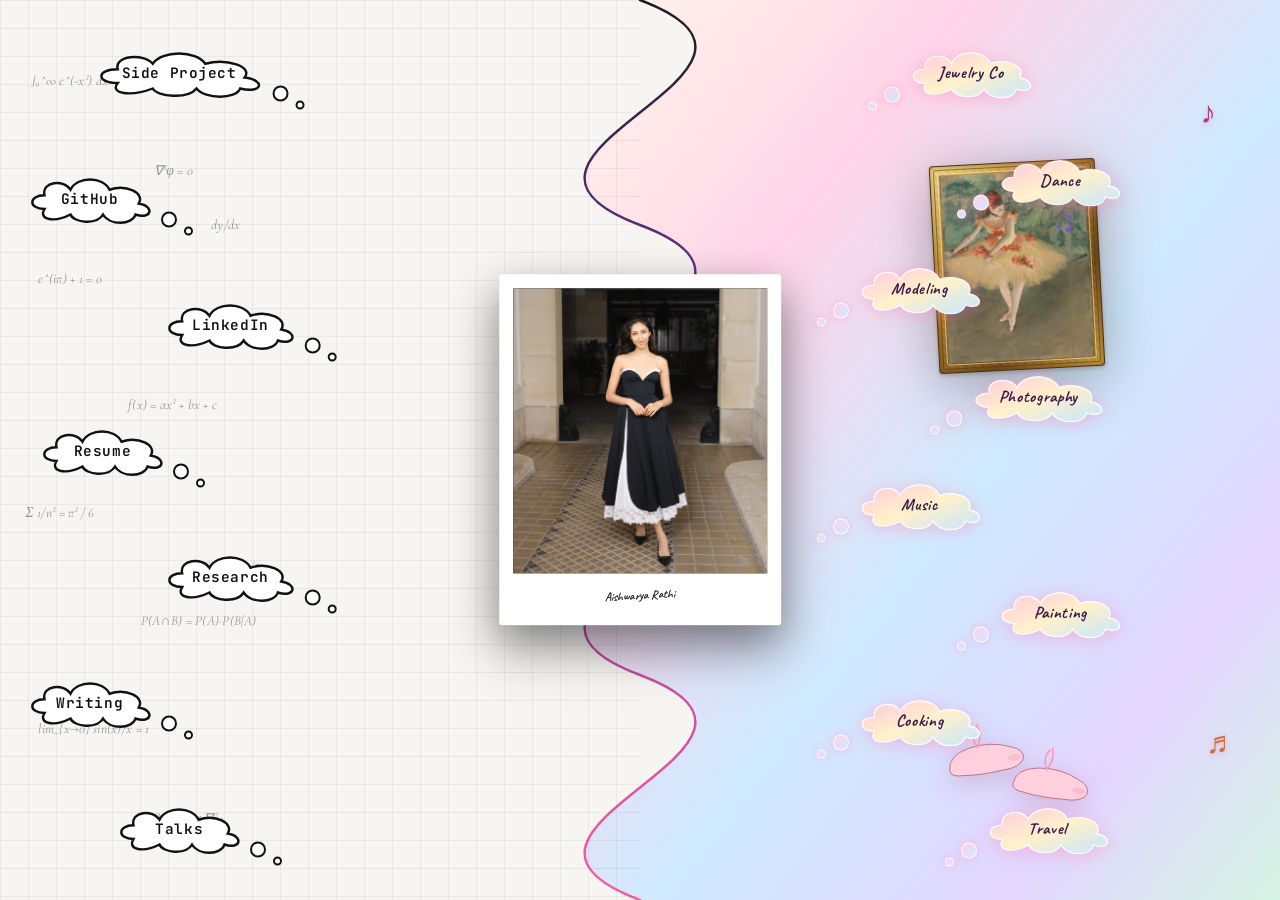
==== index.html @ 1d085f28 "Expand bubbles to 7 left + 8 right with placeholder labels Fill the layout with starter bubble label" ====
<!DOCTYPE html>
<html lang="en">
<head>
  <meta charset="UTF-8" />
  <meta name="viewport" content="width=device-width, initial-scale=1.0" />
  <title>Aishwarya Rathi</title>
  <link rel="preconnect" href="https://fonts.googleapis.com" />
  <link rel="preconnect" href="https://fonts.gstatic.com" crossorigin />
  <link href="https://fonts.googleapis.com/css2?family=Caveat:wght@500;700&family=Cormorant+Garamond:ital,wght@0,400;0,600;1,400&family=Homemade+Apple&family=JetBrains+Mono:wght@400;600&family=Playfair+Display:ital,wght@0,500;1,500&display=swap" rel="stylesheet" />
  <link rel="stylesheet" href="styles.css" />
</head>
<body>

  <!-- Shared SVG defs (gradients used across multiple SVGs) -->
  <svg width="0" height="0" aria-hidden="true" style="position:absolute">
    <defs>
      <linearGradient id="right-bg" x1="0" y1="0" x2="1" y2="1">
        <stop offset="0%"   stop-color="#fff5e9" />
        <stop offset="28%"  stop-color="#ffd5e9" />
        <stop offset="55%"  stop-color="#cfeaff" />
        <stop offset="80%"  stop-color="#e3d6ff" />
        <stop offset="100%" stop-color="#d6f4e4" />
      </linearGradient>
      <linearGradient id="squiggle-grad" x1="0" y1="0" x2="0" y2="1">
        <stop offset="0%"   stop-color="#1a1a1a" />
        <stop offset="40%"  stop-color="#7a3aa8" />
        <stop offset="100%" stop-color="#ff5b9a" />
      </linearGradient>
      <linearGradient id="cloud-bright" x1="0" y1="0" x2="1" y2="1">
        <stop offset="0%"   stop-color="#ffc8df" />
        <stop offset="50%"  stop-color="#fff1c9" />
        <stop offset="100%" stop-color="#c4e6ff" />
      </linearGradient>
      <radialGradient id="degas-wash" cx="50%" cy="45%" r="80%">
        <stop offset="0%"   stop-color="#fde2c6" />
        <stop offset="60%"  stop-color="#c89880" />
        <stop offset="100%" stop-color="#5a3d34" />
      </radialGradient>
      <linearGradient id="gold" x1="0" y1="0" x2="1" y2="1">
        <stop offset="0%"   stop-color="#f4d98a" />
        <stop offset="50%"  stop-color="#a9802c" />
        <stop offset="100%" stop-color="#6a4a16" />
      </linearGradient>
    </defs>
  </svg>

  <main class="brain">

    <!-- Background paint: two regions divided by the squiggle -->
    <svg class="bg-paint" viewBox="0 0 100 100" preserveAspectRatio="none" aria-hidden="true">
      <!-- Left region (cream) -->
      <path d="M 0 0 L 50 0
               C 65 8, 35 17, 50 25
               C 65 33, 35 42, 50 50
               C 65 58, 35 67, 50 75
               C 65 83, 35 92, 50 100
               L 0 100 Z"
            fill="#f6f5f1" />
      <!-- Right region (rainbow) -->
      <path d="M 50 0
               C 65 8, 35 17, 50 25
               C 65 33, 35 42, 50 50
               C 65 58, 35 67, 50 75
               C 65 83, 35 92, 50 100
               L 100 100 L 100 0 Z"
            fill="url(#right-bg)" />
      <!-- Squiggle stroke (the visible divide) -->
      <path d="M 50 0
               C 65 8, 35 17, 50 25
               C 65 33, 35 42, 50 50
               C 65 58, 35 67, 50 75
               C 65 83, 35 92, 50 100"
            fill="none"
            stroke="url(#squiggle-grad)"
            stroke-width="2.5"
            vector-effect="non-scaling-stroke"
            stroke-linecap="round" />
    </svg>

    <!-- LEFT decorations: math, B&W -->
    <section class="side side-left" aria-hidden="true">
      <div class="grid-paper"></div>
      <div class="equations">
        <span style="top:8%;  left:5%;">∫₀^∞ e^(-x²) dx = √π / 2</span>
        <span style="top:18%; left:24%;">∇²φ = 0</span>
        <span style="top:30%; left:6%;">e^(iπ) + 1 = 0</span>
        <span style="top:44%; left:20%;">f(x) = ax² + bx + c</span>
        <span style="top:56%; left:4%;">Σ 1/n² = π² / 6</span>
        <span style="top:68%; left:22%;">P(A∩B) = P(A)·P(B|A)</span>
        <span style="top:80%; left:6%;">lim_{x→0} sin(x)/x = 1</span>
        <span style="top:90%; left:24%;">∂u/∂t = α ∇²u</span>
        <span style="top:24%; left:33%;">dy/dx</span>
        <span style="top:62%; left:30%;">∮ E·dA = Q/ε₀</span>
      </div>
    </section>

    <!-- RIGHT decorations: Degas painting, music notes, pointe shoes -->
    <section class="side side-right" aria-hidden="true">

      <!-- Degas painting in an antique gold frame -->
      <figure class="degas-frame">
        <div class="frame-outer">
          <div class="frame-inner">
            <img class="degas-painting" src="degas.jpg" alt="Edgar Degas — Dancer with Bouquets" />
          </div>
        </div>
      </figure>

      <!-- Music notes (sparingly) -->
      <div class="creative-glyphs">
        <span style="top:10%; right:10%;">♪</span>
        <span style="top:22%; right:32%;">♫</span>
        <span style="top:80%; right:8%;">♬</span>
      </div>

      <!-- Pointe shoes -->
      <svg class="pointe-shoes" viewBox="0 0 140 80" aria-hidden="true">
        <!-- shoe 1 -->
        <g transform="translate(0,8) rotate(-8 35 30)">
          <path d="M2 32 Q2 18, 22 14 Q42 10, 60 18 Q72 22, 70 30 Q66 38, 50 38 Q28 40, 14 38 Q2 38, 2 32 Z"
                fill="#ffd0de" stroke="#b9707f" stroke-width="0.8" />
          <ellipse cx="62" cy="28" rx="6" ry="3" fill="#f5b8c8" opacity="0.7" />
          <!-- ribbons -->
          <path d="M30 14 Q24 4, 30 -4 M30 14 Q36 4, 32 -6"
                stroke="#ff96b1" stroke-width="1.4" fill="none" stroke-linecap="round" />
        </g>
        <!-- shoe 2 -->
        <g transform="translate(58,30) rotate(10 35 30)">
          <path d="M2 32 Q2 18, 22 14 Q42 10, 60 18 Q72 22, 70 30 Q66 38, 50 38 Q28 40, 14 38 Q2 38, 2 32 Z"
                fill="#ffd0de" stroke="#b9707f" stroke-width="0.8" />
          <ellipse cx="62" cy="28" rx="6" ry="3" fill="#f5b8c8" opacity="0.7" />
          <path d="M30 14 Q24 4, 30 -4 M30 14 Q36 4, 32 -6"
                stroke="#ff96b1" stroke-width="1.4" fill="none" stroke-linecap="round" />
        </g>
      </svg>
    </section>

    <!-- Center photo + name -->
    <div class="center">
      <div class="photo-frame">
        <div class="photo-window">
          <img class="photo-placeholder" src="ashpic.jpg" alt="Aishwarya Rathi" />
        </div>
        <h1 class="polaroid-caption">Aishwarya Rathi</h1>
      </div>
    </div>

    <!-- LEFT bubbles (professional) — 7 -->
    <a class="bubble bubble-left" href="#" target="_blank" rel="noopener" style="top:8%; left:14%;">
      <svg class="cloud" viewBox="0 0 200 100" preserveAspectRatio="none" aria-hidden="true">
        <path d="M 30 70 C 5 70, 5 45, 30 45 C 25 20, 60 15, 70 35 C 80 10, 120 10, 130 35 C 155 25, 185 40, 175 60 C 200 65, 195 90, 170 80 C 165 100, 130 100, 120 80 C 110 100, 75 95, 70 80 C 45 95, 20 90, 30 70 Z" />
      </svg>
      <span class="bubble-label">Side Project</span>
      <span class="trail-dot t1"></span>
      <span class="trail-dot t2"></span>
    </a>
    <a class="bubble bubble-left" href="#" target="_blank" rel="noopener" style="top:22%; left:7%;">
      <svg class="cloud" viewBox="0 0 200 100" preserveAspectRatio="none" aria-hidden="true">
        <path d="M 30 70 C 5 70, 5 45, 30 45 C 25 20, 60 15, 70 35 C 80 10, 120 10, 130 35 C 155 25, 185 40, 175 60 C 200 65, 195 90, 170 80 C 165 100, 130 100, 120 80 C 110 100, 75 95, 70 80 C 45 95, 20 90, 30 70 Z" />
      </svg>
      <span class="bubble-label">GitHub</span>
      <span class="trail-dot t1"></span>
      <span class="trail-dot t2"></span>
    </a>
    <a class="bubble bubble-left" href="#" target="_blank" rel="noopener" style="top:36%; left:18%;">
      <svg class="cloud" viewBox="0 0 200 100" preserveAspectRatio="none" aria-hidden="true">
        <path d="M 30 70 C 5 70, 5 45, 30 45 C 25 20, 60 15, 70 35 C 80 10, 120 10, 130 35 C 155 25, 185 40, 175 60 C 200 65, 195 90, 170 80 C 165 100, 130 100, 120 80 C 110 100, 75 95, 70 80 C 45 95, 20 90, 30 70 Z" />
      </svg>
      <span class="bubble-label">LinkedIn</span>
      <span class="trail-dot t1"></span>
      <span class="trail-dot t2"></span>
    </a>
    <a class="bubble bubble-left" href="#" target="_blank" rel="noopener" style="top:50%; left:8%;">
      <svg class="cloud" viewBox="0 0 200 100" preserveAspectRatio="none" aria-hidden="true">
        <path d="M 30 70 C 5 70, 5 45, 30 45 C 25 20, 60 15, 70 35 C 80 10, 120 10, 130 35 C 155 25, 185 40, 175 60 C 200 65, 195 90, 170 80 C 165 100, 130 100, 120 80 C 110 100, 75 95, 70 80 C 45 95, 20 90, 30 70 Z" />
      </svg>
      <span class="bubble-label">Resume</span>
      <span class="trail-dot t1"></span>
      <span class="trail-dot t2"></span>
    </a>
    <a class="bubble bubble-left" href="#" target="_blank" rel="noopener" style="top:64%; left:18%;">
      <svg class="cloud" viewBox="0 0 200 100" preserveAspectRatio="none" aria-hidden="true">
        <path d="M 30 70 C 5 70, 5 45, 30 45 C 25 20, 60 15, 70 35 C 80 10, 120 10, 130 35 C 155 25, 185 40, 175 60 C 200 65, 195 90, 170 80 C 165 100, 130 100, 120 80 C 110 100, 75 95, 70 80 C 45 95, 20 90, 30 70 Z" />
      </svg>
      <span class="bubble-label">Research</span>
      <span class="trail-dot t1"></span>
      <span class="trail-dot t2"></span>
    </a>
    <a class="bubble bubble-left" href="#" target="_blank" rel="noopener" style="top:78%; left:7%;">
      <svg class="cloud" viewBox="0 0 200 100" preserveAspectRatio="none" aria-hidden="true">
        <path d="M 30 70 C 5 70, 5 45, 30 45 C 25 20, 60 15, 70 35 C 80 10, 120 10, 130 35 C 155 25, 185 40, 175 60 C 200 65, 195 90, 170 80 C 165 100, 130 100, 120 80 C 110 100, 75 95, 70 80 C 45 95, 20 90, 30 70 Z" />
      </svg>
      <span class="bubble-label">Writing</span>
      <span class="trail-dot t1"></span>
      <span class="trail-dot t2"></span>
    </a>
    <a class="bubble bubble-left" href="#" target="_blank" rel="noopener" style="top:92%; left:14%;">
      <svg class="cloud" viewBox="0 0 200 100" preserveAspectRatio="none" aria-hidden="true">
        <path d="M 30 70 C 5 70, 5 45, 30 45 C 25 20, 60 15, 70 35 C 80 10, 120 10, 130 35 C 155 25, 185 40, 175 60 C 200 65, 195 90, 170 80 C 165 100, 130 100, 120 80 C 110 100, 75 95, 70 80 C 45 95, 20 90, 30 70 Z" />
      </svg>
      <span class="bubble-label">Talks</span>
      <span class="trail-dot t1"></span>
      <span class="trail-dot t2"></span>
    </a>

    <!-- RIGHT bubbles (creative) — 8 -->
    <a class="bubble bubble-right" href="#" target="_blank" rel="noopener" style="top:8%; right:14%;">
      <svg class="cloud" viewBox="0 0 200 100" preserveAspectRatio="none" aria-hidden="true">
        <path d="M 30 70 C 5 70, 5 45, 30 45 C 25 20, 60 15, 70 35 C 80 10, 120 10, 130 35 C 155 25, 185 40, 175 60 C 200 65, 195 90, 170 80 C 165 100, 130 100, 120 80 C 110 100, 75 95, 70 80 C 45 95, 20 90, 30 70 Z" />
      </svg>
      <span class="bubble-label">Jewelry Co</span>
      <span class="trail-dot t1"></span>
      <span class="trail-dot t2"></span>
    </a>
    <a class="bubble bubble-right" href="#" target="_blank" rel="noopener" style="top:20%; right:7%;">
      <svg class="cloud" viewBox="0 0 200 100" preserveAspectRatio="none" aria-hidden="true">
        <path d="M 30 70 C 5 70, 5 45, 30 45 C 25 20, 60 15, 70 35 C 80 10, 120 10, 130 35 C 155 25, 185 40, 175 60 C 200 65, 195 90, 170 80 C 165 100, 130 100, 120 80 C 110 100, 75 95, 70 80 C 45 95, 20 90, 30 70 Z" />
      </svg>
      <span class="bubble-label">Dance</span>
      <span class="trail-dot t1"></span>
      <span class="trail-dot t2"></span>
    </a>
    <a class="bubble bubble-right" href="#" target="_blank" rel="noopener" style="top:32%; right:18%;">
      <svg class="cloud" viewBox="0 0 200 100" preserveAspectRatio="none" aria-hidden="true">
        <path d="M 30 70 C 5 70, 5 45, 30 45 C 25 20, 60 15, 70 35 C 80 10, 120 10, 130 35 C 155 25, 185 40, 175 60 C 200 65, 195 90, 170 80 C 165 100, 130 100, 120 80 C 110 100, 75 95, 70 80 C 45 95, 20 90, 30 70 Z" />
      </svg>
      <span class="bubble-label">Modeling</span>
      <span class="trail-dot t1"></span>
      <span class="trail-dot t2"></span>
    </a>
    <a class="bubble bubble-right" href="#" target="_blank" rel="noopener" style="top:44%; right:8%;">
      <svg class="cloud" viewBox="0 0 200 100" preserveAspectRatio="none" aria-hidden="true">
        <path d="M 30 70 C 5 70, 5 45, 30 45 C 25 20, 60 15, 70 35 C 80 10, 120 10, 130 35 C 155 25, 185 40, 175 60 C 200 65, 195 90, 170 80 C 165 100, 130 100, 120 80 C 110 100, 75 95, 70 80 C 45 95, 20 90, 30 70 Z" />
      </svg>
      <span class="bubble-label">Photography</span>
      <span class="trail-dot t1"></span>
      <span class="trail-dot t2"></span>
    </a>
    <a class="bubble bubble-right" href="#" target="_blank" rel="noopener" style="top:56%; right:18%;">
      <svg class="cloud" viewBox="0 0 200 100" preserveAspectRatio="none" aria-hidden="true">
        <path d="M 30 70 C 5 70, 5 45, 30 45 C 25 20, 60 15, 70 35 C 80 10, 120 10, 130 35 C 155 25, 185 40, 175 60 C 200 65, 195 90, 170 80 C 165 100, 130 100, 120 80 C 110 100, 75 95, 70 80 C 45 95, 20 90, 30 70 Z" />
      </svg>
      <span class="bubble-label">Music</span>
      <span class="trail-dot t1"></span>
      <span class="trail-dot t2"></span>
    </a>
    <a class="bubble bubble-right" href="#" target="_blank" rel="noopener" style="top:68%; right:7%;">
      <svg class="cloud" viewBox="0 0 200 100" preserveAspectRatio="none" aria-hidden="true">
        <path d="M 30 70 C 5 70, 5 45, 30 45 C 25 20, 60 15, 70 35 C 80 10, 120 10, 130 35 C 155 25, 185 40, 175 60 C 200 65, 195 90, 170 80 C 165 100, 130 100, 120 80 C 110 100, 75 95, 70 80 C 45 95, 20 90, 30 70 Z" />
      </svg>
      <span class="bubble-label">Painting</span>
      <span class="trail-dot t1"></span>
      <span class="trail-dot t2"></span>
    </a>
    <a class="bubble bubble-right" href="#" target="_blank" rel="noopener" style="top:80%; right:18%;">
      <svg class="cloud" viewBox="0 0 200 100" preserveAspectRatio="none" aria-hidden="true">
        <path d="M 30 70 C 5 70, 5 45, 30 45 C 25 20, 60 15, 70 35 C 80 10, 120 10, 130 35 C 155 25, 185 40, 175 60 C 200 65, 195 90, 170 80 C 165 100, 130 100, 120 80 C 110 100, 75 95, 70 80 C 45 95, 20 90, 30 70 Z" />
      </svg>
      <span class="bubble-label">Cooking</span>
      <span class="trail-dot t1"></span>
      <span class="trail-dot t2"></span>
    </a>
    <a class="bubble bubble-right" href="#" target="_blank" rel="noopener" style="top:92%; right:8%;">
      <svg class="cloud" viewBox="0 0 200 100" preserveAspectRatio="none" aria-hidden="true">
        <path d="M 30 70 C 5 70, 5 45, 30 45 C 25 20, 60 15, 70 35 C 80 10, 120 10, 130 35 C 155 25, 185 40, 175 60 C 200 65, 195 90, 170 80 C 165 100, 130 100, 120 80 C 110 100, 75 95, 70 80 C 45 95, 20 90, 30 70 Z" />
      </svg>
      <span class="bubble-label">Travel</span>
      <span class="trail-dot t1"></span>
      <span class="trail-dot t2"></span>
    </a>

  </main>
</body>
</html>
---- styles.css ----
/* ============================================================
   Personal site — split-brain landing
   left: professional, B&W, math
   right: creative, bright rainbow, Degas + music
   The squiggle IS the divide between the two regions.
   ============================================================ */

* { box-sizing: border-box; margin: 0; padding: 0; }

html, body {
  height: 100%;
  overflow: hidden;
  background: #0c0c0e;
  color: #1a1a1a;
  font-family: 'Cormorant Garamond', Georgia, serif;
  -webkit-font-smoothing: antialiased;
}

/* ---------------------------------------- STAGE ----- */
.brain {
  position: relative;
  width: 100vw;
  height: 100vh;
  overflow: hidden;
}

/* Background paint covers the full stage */
.bg-paint {
  position: absolute;
  inset: 0;
  width: 100%;
  height: 100%;
  z-index: 0;
}

/* ---------------------------------------- SIDES (decoration containers only — no bg) ----- */
.side {
  position: absolute;
  top: 0;
  bottom: 0;
  width: 50%;
  overflow: hidden;
  z-index: 1;
  pointer-events: none;
}
.side-left  { left: 0; }
.side-right { right: 0; }

/* Graph paper on left */
.grid-paper {
  position: absolute; inset: 0;
  background-image:
    linear-gradient(to right,  rgba(0,0,0,0.05) 1px, transparent 1px),
    linear-gradient(to bottom, rgba(0,0,0,0.05) 1px, transparent 1px);
  background-size: 28px 28px;
}

/* Equation labels on left */
.equations span {
  position: absolute;
  font-family: 'Cormorant Garamond', serif;
  font-style: italic;
  color: rgba(20, 20, 20, 0.42);
  font-size: clamp(0.85rem, 1.05vw, 1.15rem);
  white-space: nowrap;
  letter-spacing: 0.02em;
}

/* ---------------------------------------- DEGAS PAINTING ----- */
.degas-frame {
  position: absolute;
  top: 18%;
  right: 28%;
  width: clamp(140px, 13vw, 200px);
  aspect-ratio: 4 / 5;
  transform: rotate(-3deg);
  z-index: 2;
  filter: drop-shadow(0 12px 28px rgba(40, 20, 10, 0.35));
}

/* Outer gold frame */
.frame-outer {
  width: 100%;
  height: 100%;
  padding: 10px;
  border-radius: 4px;
  background:
    linear-gradient(135deg, #f4d98a 0%, #b8862e 35%, #6f4c1c 70%, #c79a3e 100%);
  box-shadow:
    inset 0 0 0 1px #4a3010,
    inset 0 0 6px rgba(60,30,5,0.5),
    0 2px 4px rgba(0,0,0,0.2);
  position: relative;
}
/* Carved bevel ring inside the gold */
.frame-outer::before,
.frame-outer::after {
  content: "";
  position: absolute;
  pointer-events: none;
  border-radius: 3px;
}
.frame-outer::before {
  inset: 4px;
  border: 1px solid rgba(80, 50, 15, 0.55);
  background:
    repeating-linear-gradient(45deg,
      rgba(255,230,160,0.05) 0 3px,
      rgba(60,40,10,0.05) 3px 6px);
}
.frame-outer::after {
  inset: 8px;
  border: 1px solid rgba(255, 235, 180, 0.6);
  box-shadow: inset 0 0 8px rgba(80,50,15,0.4);
}

.frame-inner {
  width: 100%;
  height: 100%;
  background: #1a0f08;
  overflow: hidden;
  position: relative;
  z-index: 1;
}
.degas-painting {
  display: block;
  width: 100%;
  height: 100%;
  object-fit: cover;
  object-position: center;
}

/* ---------------------------------------- CREATIVE GLYPHS (music notes) ----- */
.creative-glyphs span {
  position: absolute;
  color: #b13b7d;
  font-size: clamp(1.6rem, 2.4vw, 2.6rem);
  font-family: 'Playfair Display', serif;
  text-shadow: 0 2px 6px rgba(180, 60, 130, 0.25);
  animation: float 7s ease-in-out infinite;
  z-index: 2;
}
.creative-glyphs span:nth-child(2n) { animation-delay: -2.5s; color: #6e58c4; }
.creative-glyphs span:nth-child(3n) { animation-delay: -4.5s; color: #d96a32; }

@keyframes float {
  0%, 100% { transform: translateY(0) rotate(0deg); }
  50%      { transform: translateY(-8px) rotate(2deg); }
}

/* Pointe shoes */
.pointe-shoes {
  position: absolute;
  bottom: 10%;
  right: 28%;
  width: clamp(110px, 12vw, 170px);
  height: auto;
  z-index: 2;
  filter: drop-shadow(0 6px 12px rgba(180, 100, 130, 0.3));
  animation: float 9s ease-in-out infinite;
}

/* ---------------------------------------- CENTER PHOTO ----- */
.center {
  position: absolute;
  top: 50%; left: 50%;
  transform: translate(-50%, -50%);
  z-index: 5;
  display: flex;
  flex-direction: column;
  align-items: center;
  gap: 0.6rem;
}
.photo-frame {
  position: relative;
  width: clamp(200px, 22vw, 300px);
  background: white;
  padding: 14px 14px 18px;
  border-radius: 3px;
  box-shadow:
    0 1px 0 rgba(0,0,0,0.06),
    0 16px 40px rgba(0,0,0,0.35),
    0 28px 56px rgba(0,0,0,0.2);
  transition: transform 400ms ease;
  display: flex;
  flex-direction: column;
}
.photo-frame:hover { transform: scale(1.03) rotate(-1.5deg); }

.photo-window {
  width: 100%;
  aspect-ratio: 8 / 9;
  overflow: hidden;
  background: #1a1a1a;
}
.photo-placeholder {
  display: block;
  width: 100%;
  height: 100%;
  object-fit: cover;
  object-position: center bottom;
}

/* Sharpie-style handwritten caption on the polaroid bottom */
.polaroid-caption {
  margin: 14px 0 4px;
  text-align: center;
  font-family: 'Homemade Apple', 'Caveat', cursive;
  font-weight: 400;
  font-size: clamp(0.78rem, 0.9vw, 1rem);
  color: #1a1a1a;
  letter-spacing: 0.01em;
  white-space: nowrap;
  transform: rotate(-3deg);
  transform-origin: center;
  text-shadow: 0 0 0.4px rgba(0,0,0,0.5);
  pointer-events: none;
}

/* ---------------------------------------- BUBBLES (cloud-shaped) ----- */
.bubble {
  position: absolute;
  z-index: 6;
  display: inline-flex;
  align-items: center;
  justify-content: center;
  padding: 18px 30px;
  min-width: 130px;
  text-decoration: none;
  white-space: nowrap;
  cursor: pointer;
  transform: translate(-50%, -50%);
  transition: transform 320ms cubic-bezier(.2,.9,.3,1.4),
              filter 320ms ease;
  animation: drift 6s ease-in-out infinite;
}
.bubble:nth-of-type(odd) { animation-delay: -2s; }
.bubble:nth-of-type(3n)  { animation-delay: -4s; }

@keyframes drift {
  0%, 100% { translate: 0 0; }
  50%      { translate: 0 -6px; }
}

.bubble .cloud {
  position: absolute;
  inset: 0;
  width: 100%;
  height: 100%;
  z-index: -1;
  pointer-events: none;
  overflow: visible;
}
.bubble .bubble-label {
  position: relative;
  z-index: 1;
  font-size: clamp(0.9rem, 1.05vw, 1.1rem);
  letter-spacing: 0.04em;
}

/* LEFT cloud — comic-book B&W */
.bubble-left .cloud path {
  fill: #ffffff;
  stroke: #111;
  stroke-width: 2.4;
  vector-effect: non-scaling-stroke;
}
.bubble-left .bubble-label {
  font-family: 'JetBrains Mono', monospace;
  font-weight: 600;
  color: #111;
}
.bubble-left:hover {
  transform: translate(-50%, -50%) scale(1.08) rotate(-1.5deg);
  filter: drop-shadow(2px 4px 0 #111);
}

/* RIGHT cloud — bright rainbow */
.bubble-right .cloud path {
  fill: url(#cloud-bright);
  stroke: rgba(255, 255, 255, 0.85);
  stroke-width: 1.4;
  vector-effect: non-scaling-stroke;
  filter: drop-shadow(0 4px 14px rgba(255, 130, 180, 0.45));
}
.bubble-right .bubble-label {
  font-family: 'Caveat', cursive;
  font-weight: 700;
  font-size: clamp(1.05rem, 1.3vw, 1.35rem);
  color: #3a1a4a;
}
.bubble-right:hover {
  transform: translate(-50%, -50%) scale(1.1) rotate(2deg);
  filter: drop-shadow(0 8px 20px rgba(255, 130, 180, 0.7));
}

/* ---------------------------------------- TRAIL DOTS (thought-bubble trail) ----- */
.trail-dot {
  position: absolute;
  border-radius: 50%;
  pointer-events: none;
}

/* Left bubbles trail to the RIGHT (toward center) */
.bubble-left .trail-dot.t1 {
  width: 16px; height: 16px;
  background: #fff;
  border: 2px solid #111;
  right: -22px;
  bottom: -2px;
}
.bubble-left .trail-dot.t2 {
  width: 9px; height: 9px;
  background: #fff;
  border: 2px solid #111;
  right: -38px;
  bottom: -10px;
}

/* Right bubbles trail to the LEFT (toward center) */
.bubble-right .trail-dot.t1 {
  width: 16px; height: 16px;
  background: linear-gradient(135deg, #ffd1e8, #cfe9ff);
  border: 1.5px solid rgba(255,255,255,0.85);
  box-shadow: 0 0 10px rgba(255, 150, 200, 0.6);
  left: -22px;
  bottom: -2px;
}
.bubble-right .trail-dot.t2 {
  width: 9px; height: 9px;
  background: linear-gradient(135deg, #ffd1e8, #cfe9ff);
  border: 1.5px solid rgba(255,255,255,0.85);
  box-shadow: 0 0 8px rgba(255, 150, 200, 0.5);
  left: -38px;
  bottom: -10px;
}

/* ---------------------------------------- RESPONSIVE ----- */
@media (max-width: 720px) {
  html, body { overflow: auto; }
  .brain { height: auto; min-height: 100vh; }
  .equations span { font-size: 0.7rem; }
  .creative-glyphs span { font-size: 1.3rem; }
  .photo-frame { width: 140px; }
  .bubble-label { font-size: 0.85rem; }
  .bubble { padding: 12px 20px; min-width: 90px; }
  .degas-frame { width: 110px; right: 5%; top: 5%; }
  .pointe-shoes { width: 90px; right: 5%; bottom: 5%; }
}
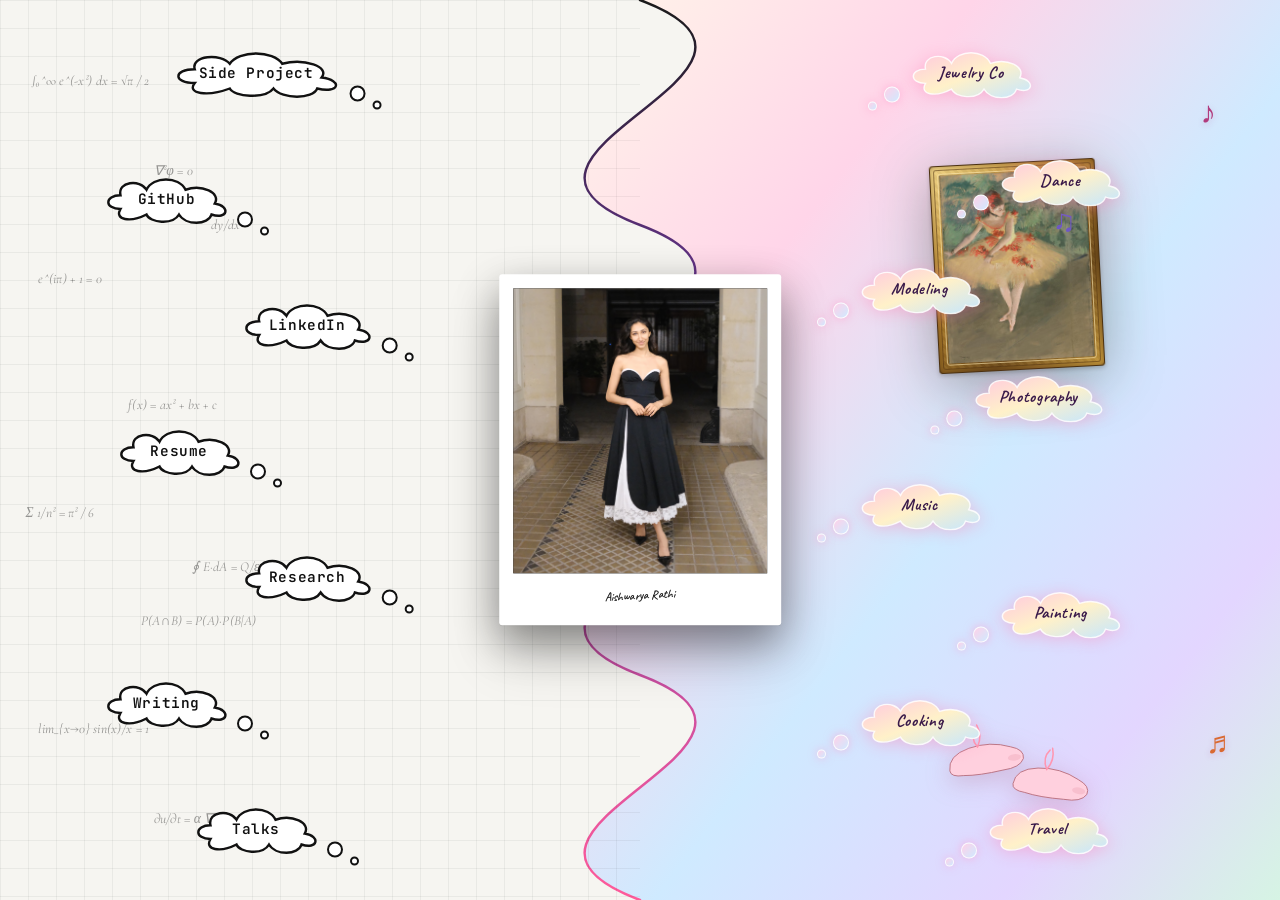
==== commit cc89b5cf: "Shift left bubble column inward to match right side The Degas frame on the right visually anchored t" ====
--- a/index.html
+++ b/index.html
@@ -146,7 +146,7 @@
     </div>
 
     <!-- LEFT bubbles (professional) — 7 -->
-    <a class="bubble bubble-left" href="#" target="_blank" rel="noopener" style="top:8%; left:14%;">
+    <a class="bubble bubble-left" href="#" target="_blank" rel="noopener" style="top:8%; left:20%;">
       <svg class="cloud" viewBox="0 0 200 100" preserveAspectRatio="none" aria-hidden="true">
         <path d="M 30 70 C 5 70, 5 45, 30 45 C 25 20, 60 15, 70 35 C 80 10, 120 10, 130 35 C 155 25, 185 40, 175 60 C 200 65, 195 90, 170 80 C 165 100, 130 100, 120 80 C 110 100, 75 95, 70 80 C 45 95, 20 90, 30 70 Z" />
       </svg>
@@ -154,7 +154,7 @@
       <span class="trail-dot t1"></span>
       <span class="trail-dot t2"></span>
     </a>
-    <a class="bubble bubble-left" href="#" target="_blank" rel="noopener" style="top:22%; left:7%;">
+    <a class="bubble bubble-left" href="#" target="_blank" rel="noopener" style="top:22%; left:13%;">
       <svg class="cloud" viewBox="0 0 200 100" preserveAspectRatio="none" aria-hidden="true">
         <path d="M 30 70 C 5 70, 5 45, 30 45 C 25 20, 60 15, 70 35 C 80 10, 120 10, 130 35 C 155 25, 185 40, 175 60 C 200 65, 195 90, 170 80 C 165 100, 130 100, 120 80 C 110 100, 75 95, 70 80 C 45 95, 20 90, 30 70 Z" />
       </svg>
@@ -162,7 +162,7 @@
       <span class="trail-dot t1"></span>
       <span class="trail-dot t2"></span>
     </a>
-    <a class="bubble bubble-left" href="#" target="_blank" rel="noopener" style="top:36%; left:18%;">
+    <a class="bubble bubble-left" href="#" target="_blank" rel="noopener" style="top:36%; left:24%;">
       <svg class="cloud" viewBox="0 0 200 100" preserveAspectRatio="none" aria-hidden="true">
         <path d="M 30 70 C 5 70, 5 45, 30 45 C 25 20, 60 15, 70 35 C 80 10, 120 10, 130 35 C 155 25, 185 40, 175 60 C 200 65, 195 90, 170 80 C 165 100, 130 100, 120 80 C 110 100, 75 95, 70 80 C 45 95, 20 90, 30 70 Z" />
       </svg>
@@ -170,7 +170,7 @@
       <span class="trail-dot t1"></span>
       <span class="trail-dot t2"></span>
     </a>
-    <a class="bubble bubble-left" href="#" target="_blank" rel="noopener" style="top:50%; left:8%;">
+    <a class="bubble bubble-left" href="#" target="_blank" rel="noopener" style="top:50%; left:14%;">
       <svg class="cloud" viewBox="0 0 200 100" preserveAspectRatio="none" aria-hidden="true">
         <path d="M 30 70 C 5 70, 5 45, 30 45 C 25 20, 60 15, 70 35 C 80 10, 120 10, 130 35 C 155 25, 185 40, 175 60 C 200 65, 195 90, 170 80 C 165 100, 130 100, 120 80 C 110 100, 75 95, 70 80 C 45 95, 20 90, 30 70 Z" />
       </svg>
@@ -178,7 +178,7 @@
       <span class="trail-dot t1"></span>
       <span class="trail-dot t2"></span>
     </a>
-    <a class="bubble bubble-left" href="#" target="_blank" rel="noopener" style="top:64%; left:18%;">
+    <a class="bubble bubble-left" href="#" target="_blank" rel="noopener" style="top:64%; left:24%;">
       <svg class="cloud" viewBox="0 0 200 100" preserveAspectRatio="none" aria-hidden="true">
         <path d="M 30 70 C 5 70, 5 45, 30 45 C 25 20, 60 15, 70 35 C 80 10, 120 10, 130 35 C 155 25, 185 40, 175 60 C 200 65, 195 90, 170 80 C 165 100, 130 100, 120 80 C 110 100, 75 95, 70 80 C 45 95, 20 90, 30 70 Z" />
       </svg>
@@ -186,7 +186,7 @@
       <span class="trail-dot t1"></span>
       <span class="trail-dot t2"></span>
     </a>
-    <a class="bubble bubble-left" href="#" target="_blank" rel="noopener" style="top:78%; left:7%;">
+    <a class="bubble bubble-left" href="#" target="_blank" rel="noopener" style="top:78%; left:13%;">
       <svg class="cloud" viewBox="0 0 200 100" preserveAspectRatio="none" aria-hidden="true">
         <path d="M 30 70 C 5 70, 5 45, 30 45 C 25 20, 60 15, 70 35 C 80 10, 120 10, 130 35 C 155 25, 185 40, 175 60 C 200 65, 195 90, 170 80 C 165 100, 130 100, 120 80 C 110 100, 75 95, 70 80 C 45 95, 20 90, 30 70 Z" />
       </svg>
@@ -194,7 +194,7 @@
       <span class="trail-dot t1"></span>
       <span class="trail-dot t2"></span>
     </a>
-    <a class="bubble bubble-left" href="#" target="_blank" rel="noopener" style="top:92%; left:14%;">
+    <a class="bubble bubble-left" href="#" target="_blank" rel="noopener" style="top:92%; left:20%;">
       <svg class="cloud" viewBox="0 0 200 100" preserveAspectRatio="none" aria-hidden="true">
         <path d="M 30 70 C 5 70, 5 45, 30 45 C 25 20, 60 15, 70 35 C 80 10, 120 10, 130 35 C 155 25, 185 40, 175 60 C 200 65, 195 90, 170 80 C 165 100, 130 100, 120 80 C 110 100, 75 95, 70 80 C 45 95, 20 90, 30 70 Z" />
       </svg>
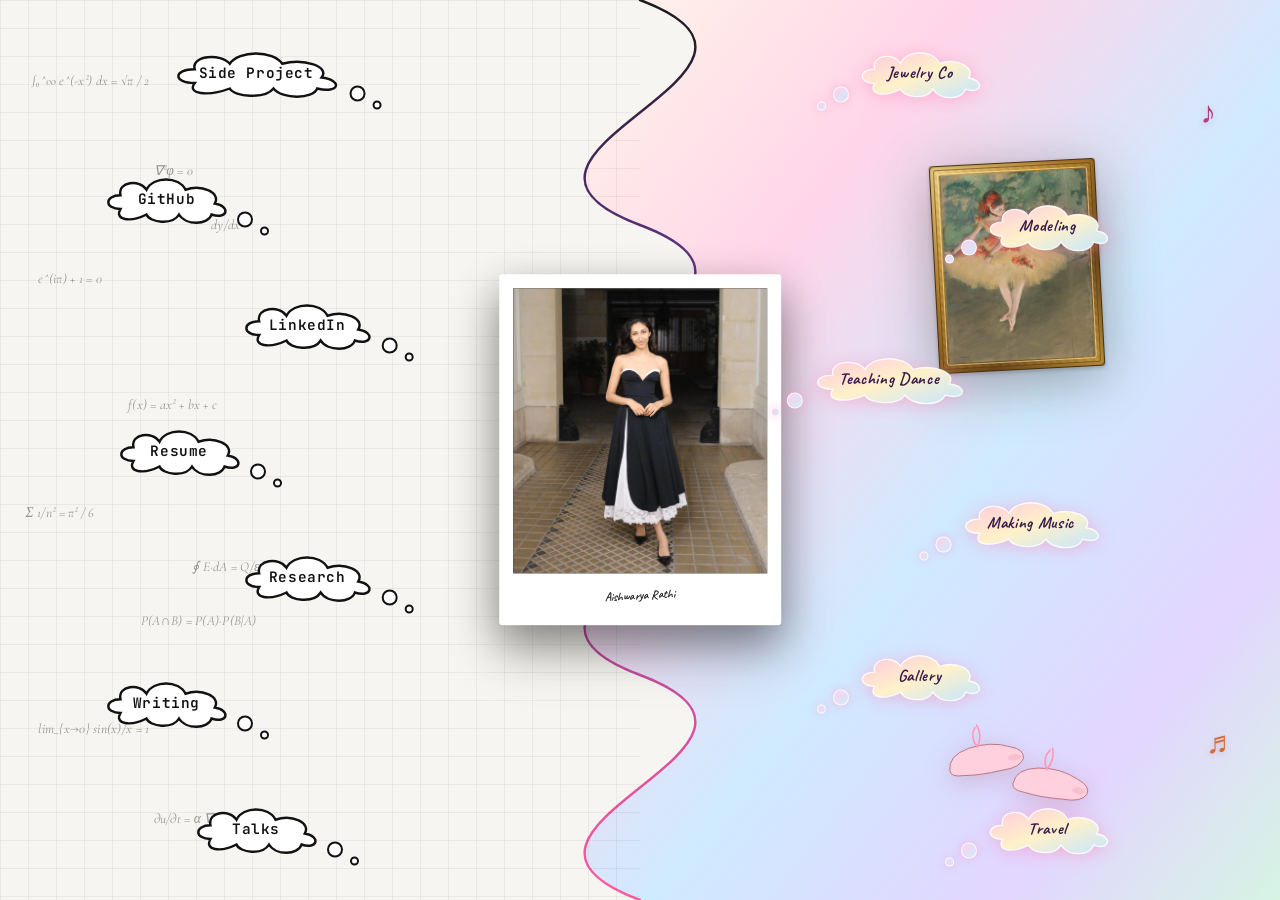
==== commit 1e32fae4: "Reduce right side to 6 creative bubbles Replace 8 placeholder labels with the 6 actual ones: Jewelry" ====
--- a/index.html
+++ b/index.html
@@ -203,8 +203,8 @@
       <span class="trail-dot t2"></span>
     </a>
 
-    <!-- RIGHT bubbles (creative) — 8 -->
-    <a class="bubble bubble-right" href="#" target="_blank" rel="noopener" style="top:8%; right:14%;">
+    <!-- RIGHT bubbles (creative) — 6 -->
+    <a class="bubble bubble-right" href="#" target="_blank" rel="noopener" style="top:8%; right:18%;">
       <svg class="cloud" viewBox="0 0 200 100" preserveAspectRatio="none" aria-hidden="true">
         <path d="M 30 70 C 5 70, 5 45, 30 45 C 25 20, 60 15, 70 35 C 80 10, 120 10, 130 35 C 155 25, 185 40, 175 60 C 200 65, 195 90, 170 80 C 165 100, 130 100, 120 80 C 110 100, 75 95, 70 80 C 45 95, 20 90, 30 70 Z" />
       </svg>
@@ -212,15 +212,7 @@
       <span class="trail-dot t1"></span>
       <span class="trail-dot t2"></span>
     </a>
-    <a class="bubble bubble-right" href="#" target="_blank" rel="noopener" style="top:20%; right:7%;">
-      <svg class="cloud" viewBox="0 0 200 100" preserveAspectRatio="none" aria-hidden="true">
-        <path d="M 30 70 C 5 70, 5 45, 30 45 C 25 20, 60 15, 70 35 C 80 10, 120 10, 130 35 C 155 25, 185 40, 175 60 C 200 65, 195 90, 170 80 C 165 100, 130 100, 120 80 C 110 100, 75 95, 70 80 C 45 95, 20 90, 30 70 Z" />
-      </svg>
-      <span class="bubble-label">Dance</span>
-      <span class="trail-dot t1"></span>
-      <span class="trail-dot t2"></span>
-    </a>
-    <a class="bubble bubble-right" href="#" target="_blank" rel="noopener" style="top:32%; right:18%;">
+    <a class="bubble bubble-right" href="#" target="_blank" rel="noopener" style="top:25%; right:8%;">
       <svg class="cloud" viewBox="0 0 200 100" preserveAspectRatio="none" aria-hidden="true">
         <path d="M 30 70 C 5 70, 5 45, 30 45 C 25 20, 60 15, 70 35 C 80 10, 120 10, 130 35 C 155 25, 185 40, 175 60 C 200 65, 195 90, 170 80 C 165 100, 130 100, 120 80 C 110 100, 75 95, 70 80 C 45 95, 20 90, 30 70 Z" />
       </svg>
@@ -228,35 +220,27 @@
       <span class="trail-dot t1"></span>
       <span class="trail-dot t2"></span>
     </a>
-    <a class="bubble bubble-right" href="#" target="_blank" rel="noopener" style="top:44%; right:8%;">
-      <svg class="cloud" viewBox="0 0 200 100" preserveAspectRatio="none" aria-hidden="true">
-        <path d="M 30 70 C 5 70, 5 45, 30 45 C 25 20, 60 15, 70 35 C 80 10, 120 10, 130 35 C 155 25, 185 40, 175 60 C 200 65, 195 90, 170 80 C 165 100, 130 100, 120 80 C 110 100, 75 95, 70 80 C 45 95, 20 90, 30 70 Z" />
-      </svg>
-      <span class="bubble-label">Photography</span>
-      <span class="trail-dot t1"></span>
-      <span class="trail-dot t2"></span>
-    </a>
-    <a class="bubble bubble-right" href="#" target="_blank" rel="noopener" style="top:56%; right:18%;">
-      <svg class="cloud" viewBox="0 0 200 100" preserveAspectRatio="none" aria-hidden="true">
-        <path d="M 30 70 C 5 70, 5 45, 30 45 C 25 20, 60 15, 70 35 C 80 10, 120 10, 130 35 C 155 25, 185 40, 175 60 C 200 65, 195 90, 170 80 C 165 100, 130 100, 120 80 C 110 100, 75 95, 70 80 C 45 95, 20 90, 30 70 Z" />
-      </svg>
-      <span class="bubble-label">Music</span>
-      <span class="trail-dot t1"></span>
-      <span class="trail-dot t2"></span>
-    </a>
-    <a class="bubble bubble-right" href="#" target="_blank" rel="noopener" style="top:68%; right:7%;">
-      <svg class="cloud" viewBox="0 0 200 100" preserveAspectRatio="none" aria-hidden="true">
-        <path d="M 30 70 C 5 70, 5 45, 30 45 C 25 20, 60 15, 70 35 C 80 10, 120 10, 130 35 C 155 25, 185 40, 175 60 C 200 65, 195 90, 170 80 C 165 100, 130 100, 120 80 C 110 100, 75 95, 70 80 C 45 95, 20 90, 30 70 Z" />
-      </svg>
-      <span class="bubble-label">Painting</span>
-      <span class="trail-dot t1"></span>
-      <span class="trail-dot t2"></span>
-    </a>
-    <a class="bubble bubble-right" href="#" target="_blank" rel="noopener" style="top:80%; right:18%;">
-      <svg class="cloud" viewBox="0 0 200 100" preserveAspectRatio="none" aria-hidden="true">
-        <path d="M 30 70 C 5 70, 5 45, 30 45 C 25 20, 60 15, 70 35 C 80 10, 120 10, 130 35 C 155 25, 185 40, 175 60 C 200 65, 195 90, 170 80 C 165 100, 130 100, 120 80 C 110 100, 75 95, 70 80 C 45 95, 20 90, 30 70 Z" />
-      </svg>
-      <span class="bubble-label">Cooking</span>
+    <a class="bubble bubble-right" href="#" target="_blank" rel="noopener" style="top:42%; right:18%;">
+      <svg class="cloud" viewBox="0 0 200 100" preserveAspectRatio="none" aria-hidden="true">
+        <path d="M 30 70 C 5 70, 5 45, 30 45 C 25 20, 60 15, 70 35 C 80 10, 120 10, 130 35 C 155 25, 185 40, 175 60 C 200 65, 195 90, 170 80 C 165 100, 130 100, 120 80 C 110 100, 75 95, 70 80 C 45 95, 20 90, 30 70 Z" />
+      </svg>
+      <span class="bubble-label">Teaching Dance</span>
+      <span class="trail-dot t1"></span>
+      <span class="trail-dot t2"></span>
+    </a>
+    <a class="bubble bubble-right" href="#" target="_blank" rel="noopener" style="top:58%; right:8%;">
+      <svg class="cloud" viewBox="0 0 200 100" preserveAspectRatio="none" aria-hidden="true">
+        <path d="M 30 70 C 5 70, 5 45, 30 45 C 25 20, 60 15, 70 35 C 80 10, 120 10, 130 35 C 155 25, 185 40, 175 60 C 200 65, 195 90, 170 80 C 165 100, 130 100, 120 80 C 110 100, 75 95, 70 80 C 45 95, 20 90, 30 70 Z" />
+      </svg>
+      <span class="bubble-label">Making Music</span>
+      <span class="trail-dot t1"></span>
+      <span class="trail-dot t2"></span>
+    </a>
+    <a class="bubble bubble-right" href="#" target="_blank" rel="noopener" style="top:75%; right:18%;">
+      <svg class="cloud" viewBox="0 0 200 100" preserveAspectRatio="none" aria-hidden="true">
+        <path d="M 30 70 C 5 70, 5 45, 30 45 C 25 20, 60 15, 70 35 C 80 10, 120 10, 130 35 C 155 25, 185 40, 175 60 C 200 65, 195 90, 170 80 C 165 100, 130 100, 120 80 C 110 100, 75 95, 70 80 C 45 95, 20 90, 30 70 Z" />
+      </svg>
+      <span class="bubble-label">Gallery</span>
       <span class="trail-dot t1"></span>
       <span class="trail-dot t2"></span>
     </a>
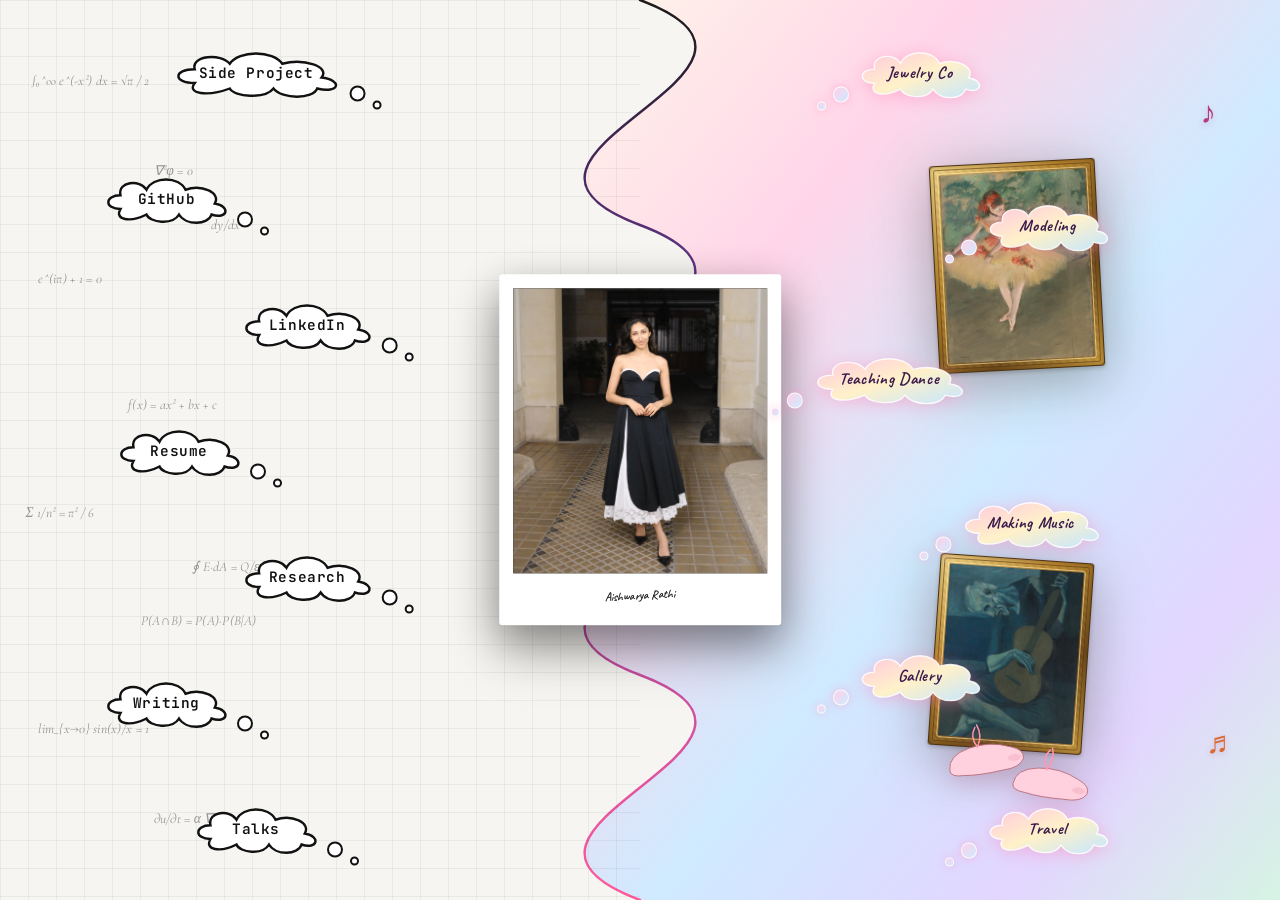
==== commit 585a8650: "Add Picasso painting in matching gold frame on creative side Co-Authored-By: Claude Opus 4.7 (1M con" ====
--- a/index.html
+++ b/index.html
@@ -106,6 +106,15 @@
         </div>
       </figure>
 
+      <!-- Picasso painting in a matching gold frame -->
+      <figure class="picasso-frame">
+        <div class="frame-outer">
+          <div class="frame-inner">
+            <img class="degas-painting" src="picasso.jpg" alt="Pablo Picasso" />
+          </div>
+        </div>
+      </figure>
+
       <!-- Music notes (sparingly) -->
       <div class="creative-glyphs">
         <span style="top:10%; right:10%;">♪</span>
--- a/styles.css
+++ b/styles.css
@@ -128,6 +128,18 @@
   height: 100%;
   object-fit: cover;
   object-position: center;
+}
+
+/* Picasso frame — mirrors degas styling, positioned lower-right with opposite tilt */
+.picasso-frame {
+  position: absolute;
+  top: 62%;
+  right: 30%;
+  width: clamp(130px, 12vw, 185px);
+  aspect-ratio: 4 / 5;
+  transform: rotate(4deg);
+  z-index: 2;
+  filter: drop-shadow(0 12px 28px rgba(40, 20, 10, 0.35));
 }
 
 /* ---------------------------------------- CREATIVE GLYPHS (music notes) ----- */
@@ -345,5 +357,6 @@
   .bubble-label { font-size: 0.85rem; }
   .bubble { padding: 12px 20px; min-width: 90px; }
   .degas-frame { width: 110px; right: 5%; top: 5%; }
+  .picasso-frame { width: 100px; right: 8%; top: 45%; }
   .pointe-shoes { width: 90px; right: 5%; bottom: 5%; }
 }
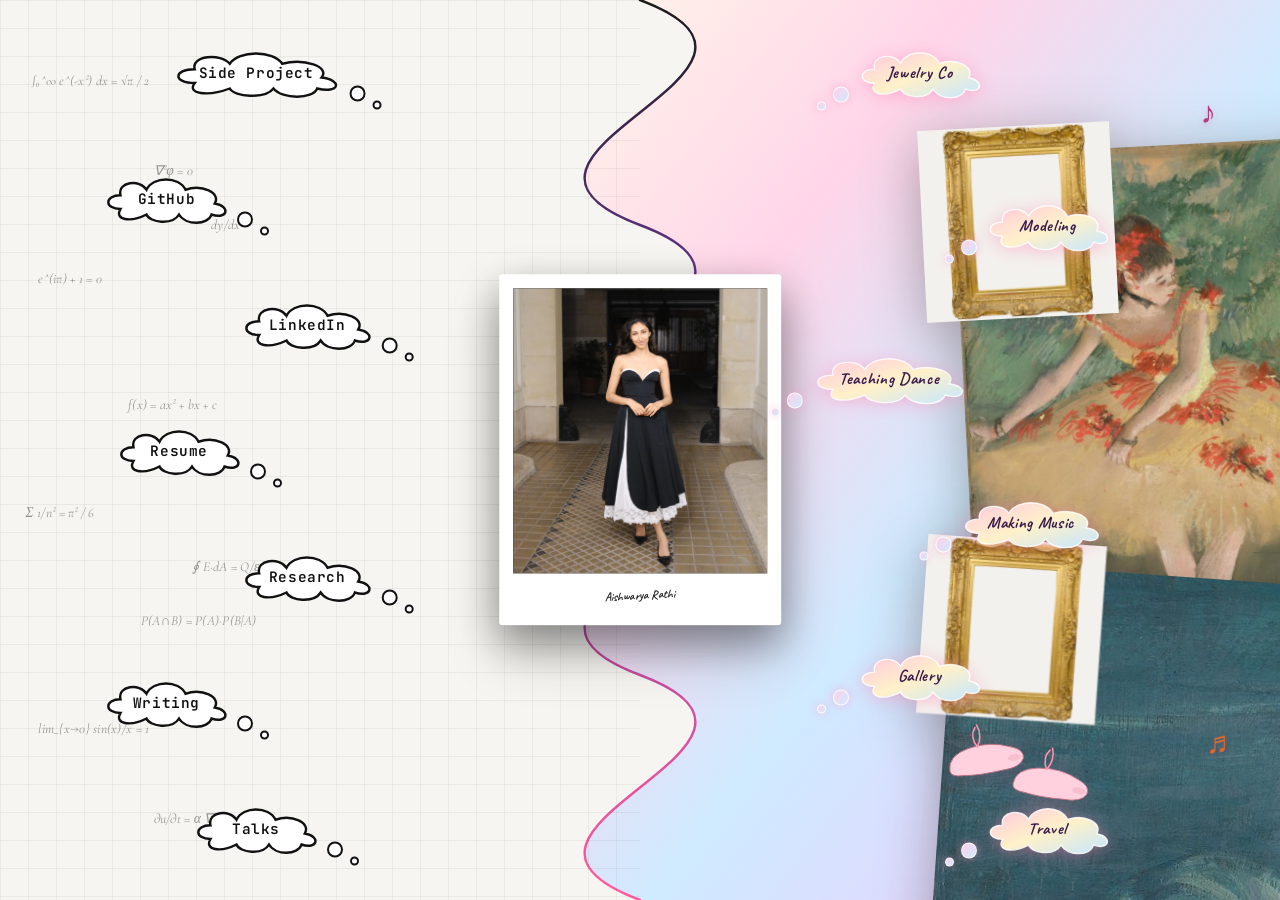
==== commit 94c38e6a: "Use frame.jpg as the gold frame for Degas and Picasso paintings Co-Authored-By: Claude Opus 4.7 (1M " ====
--- a/index.html
+++ b/index.html
@@ -99,20 +99,14 @@
 
       <!-- Degas painting in an antique gold frame -->
       <figure class="degas-frame">
-        <div class="frame-outer">
-          <div class="frame-inner">
-            <img class="degas-painting" src="degas.jpg" alt="Edgar Degas — Dancer with Bouquets" />
-          </div>
-        </div>
+        <img class="painting" src="degas.jpg" alt="Edgar Degas — Dancer with Bouquets" />
+        <img class="frame-img" src="frame.jpg" alt="" aria-hidden="true" />
       </figure>
 
       <!-- Picasso painting in a matching gold frame -->
       <figure class="picasso-frame">
-        <div class="frame-outer">
-          <div class="frame-inner">
-            <img class="degas-painting" src="picasso.jpg" alt="Pablo Picasso" />
-          </div>
-        </div>
+        <img class="painting" src="picasso.jpg" alt="Pablo Picasso" />
+        <img class="frame-img" src="frame.jpg" alt="" aria-hidden="true" />
       </figure>
 
       <!-- Music notes (sparingly) -->
--- a/styles.css
+++ b/styles.css
@@ -66,80 +66,56 @@
   letter-spacing: 0.02em;
 }
 
-/* ---------------------------------------- DEGAS PAINTING ----- */
-.degas-frame {
-  position: absolute;
-  top: 18%;
-  right: 28%;
-  width: clamp(140px, 13vw, 200px);
-  aspect-ratio: 4 / 5;
-  transform: rotate(-3deg);
+/* ---------------------------------------- FRAMED PAINTINGS ----- */
+.degas-frame,
+.picasso-frame {
+  position: absolute;
+  aspect-ratio: 1 / 1;
   z-index: 2;
   filter: drop-shadow(0 12px 28px rgba(40, 20, 10, 0.35));
-}
-
-/* Outer gold frame */
-.frame-outer {
-  width: 100%;
-  height: 100%;
-  padding: 10px;
-  border-radius: 4px;
-  background:
-    linear-gradient(135deg, #f4d98a 0%, #b8862e 35%, #6f4c1c 70%, #c79a3e 100%);
-  box-shadow:
-    inset 0 0 0 1px #4a3010,
-    inset 0 0 6px rgba(60,30,5,0.5),
-    0 2px 4px rgba(0,0,0,0.2);
-  position: relative;
-}
-/* Carved bevel ring inside the gold */
-.frame-outer::before,
-.frame-outer::after {
-  content: "";
-  position: absolute;
-  pointer-events: none;
-  border-radius: 3px;
-}
-.frame-outer::before {
-  inset: 4px;
-  border: 1px solid rgba(80, 50, 15, 0.55);
-  background:
-    repeating-linear-gradient(45deg,
-      rgba(255,230,160,0.05) 0 3px,
-      rgba(60,40,10,0.05) 3px 6px);
-}
-.frame-outer::after {
-  inset: 8px;
-  border: 1px solid rgba(255, 235, 180, 0.6);
-  box-shadow: inset 0 0 8px rgba(80,50,15,0.4);
-}
-
-.frame-inner {
-  width: 100%;
-  height: 100%;
-  background: #1a0f08;
-  overflow: hidden;
-  position: relative;
-  z-index: 1;
-}
-.degas-painting {
-  display: block;
-  width: 100%;
-  height: 100%;
+  margin: 0;
+}
+
+.degas-frame {
+  top: 14%;
+  right: 26%;
+  width: clamp(160px, 15vw, 230px);
+  transform: rotate(-3deg);
+}
+
+.picasso-frame {
+  top: 60%;
+  right: 28%;
+  width: clamp(150px, 14vw, 215px);
+  transform: rotate(4deg);
+}
+
+/* The painting sits inside the frame.jpg cutout */
+.degas-frame .painting,
+.picasso-frame .painting {
+  position: absolute;
+  top: 14%;
+  bottom: 13%;
+  left: 17%;
+  right: 17%;
+  width: auto;
+  height: auto;
   object-fit: cover;
   object-position: center;
-}
-
-/* Picasso frame — mirrors degas styling, positioned lower-right with opposite tilt */
-.picasso-frame {
-  position: absolute;
-  top: 62%;
-  right: 30%;
-  width: clamp(130px, 12vw, 185px);
-  aspect-ratio: 4 / 5;
-  transform: rotate(4deg);
+  z-index: 1;
+  display: block;
+}
+
+/* The frame image overlays the painting, its cutout reveals the art */
+.degas-frame .frame-img,
+.picasso-frame .frame-img {
+  position: absolute;
+  inset: 0;
+  width: 100%;
+  height: 100%;
   z-index: 2;
-  filter: drop-shadow(0 12px 28px rgba(40, 20, 10, 0.35));
+  pointer-events: none;
+  display: block;
 }
 
 /* ---------------------------------------- CREATIVE GLYPHS (music notes) ----- */
@@ -356,7 +332,7 @@
   .photo-frame { width: 140px; }
   .bubble-label { font-size: 0.85rem; }
   .bubble { padding: 12px 20px; min-width: 90px; }
-  .degas-frame { width: 110px; right: 5%; top: 5%; }
-  .picasso-frame { width: 100px; right: 8%; top: 45%; }
+  .degas-frame { width: 120px; right: 5%; top: 5%; }
+  .picasso-frame { width: 110px; right: 8%; top: 42%; }
   .pointe-shoes { width: 90px; right: 5%; bottom: 5%; }
 }
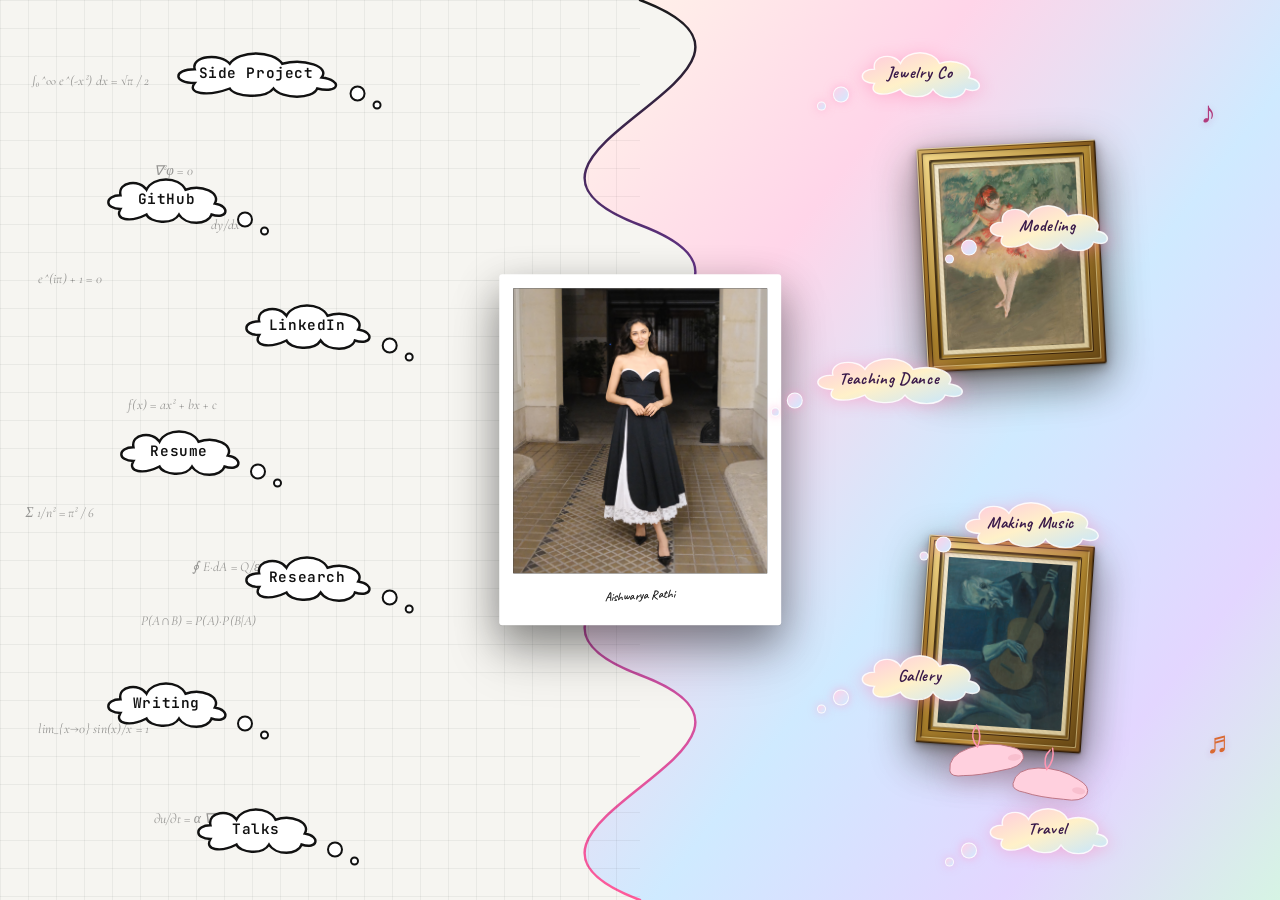
==== commit b31ff100: "Restore painted gold frames with deeper bevels, patina, and cream liner Co-Authored-By: Claude Opus " ====
--- a/index.html
+++ b/index.html
@@ -99,14 +99,20 @@
 
       <!-- Degas painting in an antique gold frame -->
       <figure class="degas-frame">
-        <img class="painting" src="degas.jpg" alt="Edgar Degas — Dancer with Bouquets" />
-        <img class="frame-img" src="frame.jpg" alt="" aria-hidden="true" />
+        <div class="frame-outer">
+          <div class="frame-inner">
+            <img class="painting" src="degas.jpg" alt="Edgar Degas — Dancer with Bouquets" />
+          </div>
+        </div>
       </figure>
 
       <!-- Picasso painting in a matching gold frame -->
       <figure class="picasso-frame">
-        <img class="painting" src="picasso.jpg" alt="Pablo Picasso" />
-        <img class="frame-img" src="frame.jpg" alt="" aria-hidden="true" />
+        <div class="frame-outer">
+          <div class="frame-inner">
+            <img class="painting" src="picasso.jpg" alt="Pablo Picasso" />
+          </div>
+        </div>
       </figure>
 
       <!-- Music notes (sparingly) -->
--- a/styles.css
+++ b/styles.css
@@ -66,56 +66,114 @@
   letter-spacing: 0.02em;
 }
 
-/* ---------------------------------------- FRAMED PAINTINGS ----- */
+/* ---------------------------------------- ANTIQUE GOLD FRAMES ----- */
 .degas-frame,
 .picasso-frame {
   position: absolute;
-  aspect-ratio: 1 / 1;
+  aspect-ratio: 4 / 5;
   z-index: 2;
-  filter: drop-shadow(0 12px 28px rgba(40, 20, 10, 0.35));
   margin: 0;
+  filter: drop-shadow(0 14px 22px rgba(30, 15, 5, 0.45))
+          drop-shadow(0 4px 6px rgba(20, 10, 0, 0.4));
 }
 
 .degas-frame {
-  top: 14%;
-  right: 26%;
-  width: clamp(160px, 15vw, 230px);
+  top: 16%;
+  right: 28%;
+  width: clamp(150px, 14vw, 215px);
   transform: rotate(-3deg);
 }
 
 .picasso-frame {
   top: 60%;
-  right: 28%;
-  width: clamp(150px, 14vw, 215px);
+  right: 30%;
+  width: clamp(140px, 13vw, 200px);
   transform: rotate(4deg);
 }
 
-/* The painting sits inside the frame.jpg cutout */
-.degas-frame .painting,
-.picasso-frame .painting {
-  position: absolute;
-  top: 14%;
-  bottom: 13%;
-  left: 17%;
-  right: 17%;
-  width: auto;
-  height: auto;
+/* Outer carved gold molding */
+.frame-outer {
+  width: 100%;
+  height: 100%;
+  padding: 16px;
+  position: relative;
+  border-radius: 2px;
+  background:
+    /* darker patina spots */
+    radial-gradient(ellipse at 18% 22%, rgba(80, 50, 15, 0.35) 0%, transparent 40%),
+    radial-gradient(ellipse at 82% 78%, rgba(60, 35, 8, 0.4) 0%, transparent 45%),
+    /* base gold with patina variation */
+    linear-gradient(135deg,
+      #e8c373 0%,
+      #b8862e 22%,
+      #7a531a 48%,
+      #c89a3e 70%,
+      #8a5d20 100%);
+  box-shadow:
+    /* raised top-left highlight, sunken bottom-right */
+    inset 1px 1px 0 rgba(255, 240, 190, 0.75),
+    inset -1px -1px 0 rgba(30, 15, 0, 0.7),
+    /* deep carved outer edge */
+    inset 0 0 0 2px rgba(50, 28, 8, 0.5),
+    /* depth on the wall */
+    0 1px 2px rgba(0, 0, 0, 0.3);
+}
+
+/* Carved decorative groove ring */
+.frame-outer::before {
+  content: "";
+  position: absolute;
+  inset: 5px;
+  border-radius: 1px;
+  pointer-events: none;
+  background:
+    linear-gradient(135deg,
+      #f4d98a 0%,
+      #a9802c 50%,
+      #6a4a16 100%);
+  box-shadow:
+    inset 1px 1px 0 rgba(40, 20, 5, 0.7),
+    inset -1px -1px 0 rgba(255, 235, 170, 0.55),
+    inset 0 0 4px rgba(60, 35, 10, 0.45);
+}
+
+/* Inner sight edge — sharp carved bevel where gold meets liner */
+.frame-outer::after {
+  content: "";
+  position: absolute;
+  inset: 13px;
+  border-radius: 1px;
+  pointer-events: none;
+  box-shadow:
+    inset 1.5px 1.5px 2px rgba(20, 10, 0, 0.85),
+    inset -1px -1px 1px rgba(255, 230, 165, 0.45),
+    0 0 0 1px rgba(40, 20, 5, 0.8);
+}
+
+/* Cream linen liner between gold and canvas (museum-style) */
+.frame-inner {
+  width: 100%;
+  height: 100%;
+  padding: 5px;
+  background:
+    repeating-linear-gradient(45deg,
+      rgba(120, 90, 40, 0.04) 0 2px,
+      transparent 2px 4px),
+    linear-gradient(135deg, #f5ebd2 0%, #d8c79a 100%);
+  box-shadow:
+    inset 0 0 0 1px rgba(110, 80, 30, 0.55),
+    inset 0 1px 3px rgba(60, 35, 10, 0.35);
+  overflow: hidden;
+  position: relative;
+  z-index: 1;
+}
+
+.painting {
+  display: block;
+  width: 100%;
+  height: 100%;
   object-fit: cover;
   object-position: center;
-  z-index: 1;
-  display: block;
-}
-
-/* The frame image overlays the painting, its cutout reveals the art */
-.degas-frame .frame-img,
-.picasso-frame .frame-img {
-  position: absolute;
-  inset: 0;
-  width: 100%;
-  height: 100%;
-  z-index: 2;
-  pointer-events: none;
-  display: block;
 }
 
 /* ---------------------------------------- CREATIVE GLYPHS (music notes) ----- */
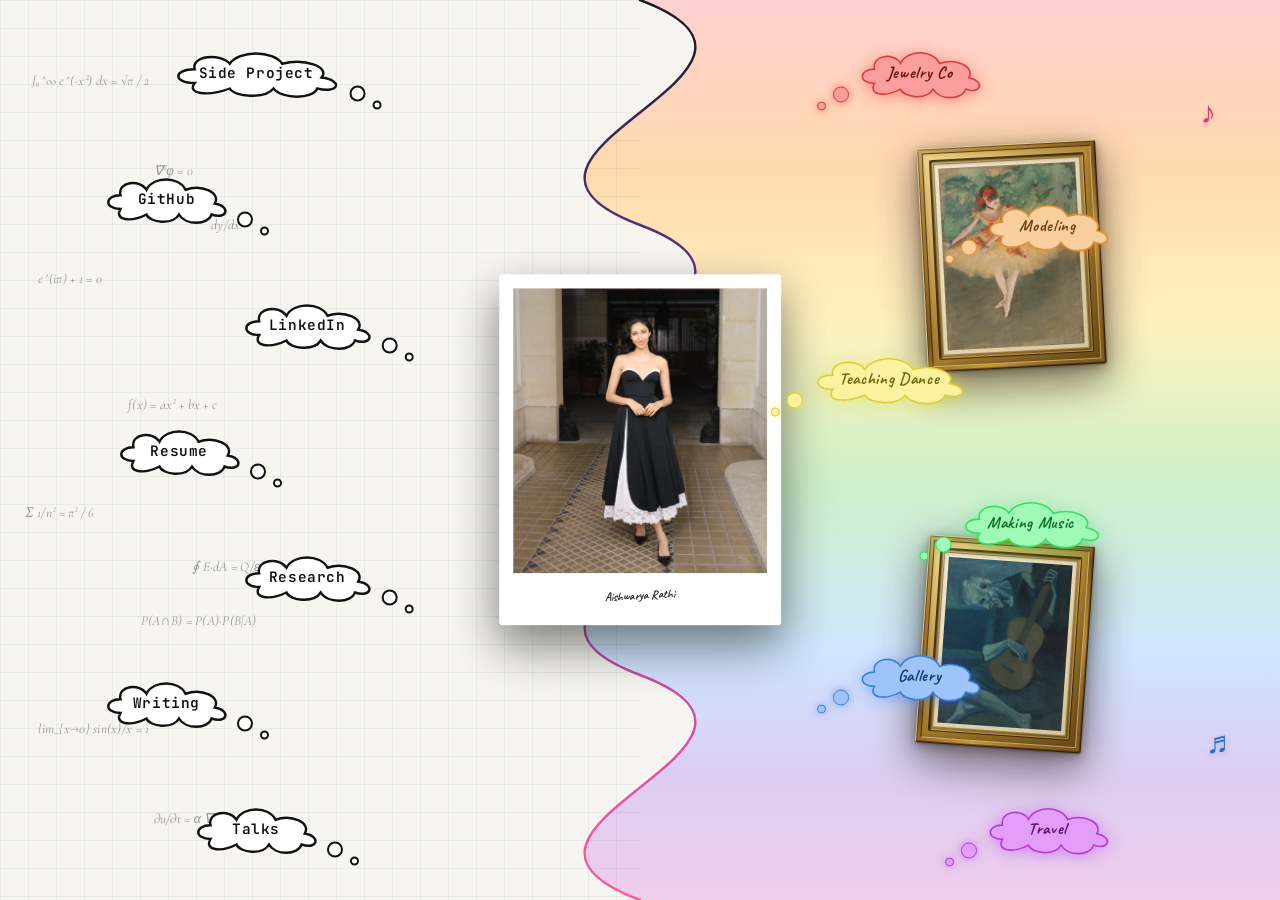
==== commit 3ae54c15: "Add modeling subpage, rainbow bubble palette, remove pointe shoes Right-side bubbles each get their " ====
--- a/index.html
+++ b/index.html
@@ -14,12 +14,14 @@
   <!-- Shared SVG defs (gradients used across multiple SVGs) -->
   <svg width="0" height="0" aria-hidden="true" style="position:absolute">
     <defs>
-      <linearGradient id="right-bg" x1="0" y1="0" x2="1" y2="1">
-        <stop offset="0%"   stop-color="#fff5e9" />
-        <stop offset="28%"  stop-color="#ffd5e9" />
-        <stop offset="55%"  stop-color="#cfeaff" />
-        <stop offset="80%"  stop-color="#e3d6ff" />
-        <stop offset="100%" stop-color="#d6f4e4" />
+      <linearGradient id="right-bg" x1="0" y1="0" x2="0" y2="1">
+        <stop offset="0%"   stop-color="#ffd0d0" />
+        <stop offset="18%"  stop-color="#ffd9b0" />
+        <stop offset="36%"  stop-color="#fff2bf" />
+        <stop offset="54%"  stop-color="#cdf0c9" />
+        <stop offset="72%"  stop-color="#cfe6ff" />
+        <stop offset="86%"  stop-color="#dccdf2" />
+        <stop offset="100%" stop-color="#f1cdec" />
       </linearGradient>
       <linearGradient id="squiggle-grad" x1="0" y1="0" x2="0" y2="1">
         <stop offset="0%"   stop-color="#1a1a1a" />
@@ -121,27 +123,6 @@
         <span style="top:22%; right:32%;">♫</span>
         <span style="top:80%; right:8%;">♬</span>
       </div>
-
-      <!-- Pointe shoes -->
-      <svg class="pointe-shoes" viewBox="0 0 140 80" aria-hidden="true">
-        <!-- shoe 1 -->
-        <g transform="translate(0,8) rotate(-8 35 30)">
-          <path d="M2 32 Q2 18, 22 14 Q42 10, 60 18 Q72 22, 70 30 Q66 38, 50 38 Q28 40, 14 38 Q2 38, 2 32 Z"
-                fill="#ffd0de" stroke="#b9707f" stroke-width="0.8" />
-          <ellipse cx="62" cy="28" rx="6" ry="3" fill="#f5b8c8" opacity="0.7" />
-          <!-- ribbons -->
-          <path d="M30 14 Q24 4, 30 -4 M30 14 Q36 4, 32 -6"
-                stroke="#ff96b1" stroke-width="1.4" fill="none" stroke-linecap="round" />
-        </g>
-        <!-- shoe 2 -->
-        <g transform="translate(58,30) rotate(10 35 30)">
-          <path d="M2 32 Q2 18, 22 14 Q42 10, 60 18 Q72 22, 70 30 Q66 38, 50 38 Q28 40, 14 38 Q2 38, 2 32 Z"
-                fill="#ffd0de" stroke="#b9707f" stroke-width="0.8" />
-          <ellipse cx="62" cy="28" rx="6" ry="3" fill="#f5b8c8" opacity="0.7" />
-          <path d="M30 14 Q24 4, 30 -4 M30 14 Q36 4, 32 -6"
-                stroke="#ff96b1" stroke-width="1.4" fill="none" stroke-linecap="round" />
-        </g>
-      </svg>
     </section>
 
     <!-- Center photo + name -->
@@ -212,8 +193,8 @@
       <span class="trail-dot t2"></span>
     </a>
 
-    <!-- RIGHT bubbles (creative) — 6 -->
-    <a class="bubble bubble-right" href="#" target="_blank" rel="noopener" style="top:8%; right:18%;">
+    <!-- RIGHT bubbles (creative) — 6, one per rainbow color -->
+    <a class="bubble bubble-right" href="#" target="_blank" rel="noopener" style="top:8%; right:18%; --hue:0;">
       <svg class="cloud" viewBox="0 0 200 100" preserveAspectRatio="none" aria-hidden="true">
         <path d="M 30 70 C 5 70, 5 45, 30 45 C 25 20, 60 15, 70 35 C 80 10, 120 10, 130 35 C 155 25, 185 40, 175 60 C 200 65, 195 90, 170 80 C 165 100, 130 100, 120 80 C 110 100, 75 95, 70 80 C 45 95, 20 90, 30 70 Z" />
       </svg>
@@ -221,7 +202,7 @@
       <span class="trail-dot t1"></span>
       <span class="trail-dot t2"></span>
     </a>
-    <a class="bubble bubble-right" href="#" target="_blank" rel="noopener" style="top:25%; right:8%;">
+    <a class="bubble bubble-right" href="modeling.html" style="top:25%; right:8%; --hue:32;">
       <svg class="cloud" viewBox="0 0 200 100" preserveAspectRatio="none" aria-hidden="true">
         <path d="M 30 70 C 5 70, 5 45, 30 45 C 25 20, 60 15, 70 35 C 80 10, 120 10, 130 35 C 155 25, 185 40, 175 60 C 200 65, 195 90, 170 80 C 165 100, 130 100, 120 80 C 110 100, 75 95, 70 80 C 45 95, 20 90, 30 70 Z" />
       </svg>
@@ -229,7 +210,7 @@
       <span class="trail-dot t1"></span>
       <span class="trail-dot t2"></span>
     </a>
-    <a class="bubble bubble-right" href="#" target="_blank" rel="noopener" style="top:42%; right:18%;">
+    <a class="bubble bubble-right" href="#" target="_blank" rel="noopener" style="top:42%; right:18%; --hue:55;">
       <svg class="cloud" viewBox="0 0 200 100" preserveAspectRatio="none" aria-hidden="true">
         <path d="M 30 70 C 5 70, 5 45, 30 45 C 25 20, 60 15, 70 35 C 80 10, 120 10, 130 35 C 155 25, 185 40, 175 60 C 200 65, 195 90, 170 80 C 165 100, 130 100, 120 80 C 110 100, 75 95, 70 80 C 45 95, 20 90, 30 70 Z" />
       </svg>
@@ -237,7 +218,7 @@
       <span class="trail-dot t1"></span>
       <span class="trail-dot t2"></span>
     </a>
-    <a class="bubble bubble-right" href="#" target="_blank" rel="noopener" style="top:58%; right:8%;">
+    <a class="bubble bubble-right" href="#" target="_blank" rel="noopener" style="top:58%; right:8%; --hue:135;">
       <svg class="cloud" viewBox="0 0 200 100" preserveAspectRatio="none" aria-hidden="true">
         <path d="M 30 70 C 5 70, 5 45, 30 45 C 25 20, 60 15, 70 35 C 80 10, 120 10, 130 35 C 155 25, 185 40, 175 60 C 200 65, 195 90, 170 80 C 165 100, 130 100, 120 80 C 110 100, 75 95, 70 80 C 45 95, 20 90, 30 70 Z" />
       </svg>
@@ -245,7 +226,7 @@
       <span class="trail-dot t1"></span>
       <span class="trail-dot t2"></span>
     </a>
-    <a class="bubble bubble-right" href="#" target="_blank" rel="noopener" style="top:75%; right:18%;">
+    <a class="bubble bubble-right" href="#" target="_blank" rel="noopener" style="top:75%; right:18%; --hue:215;">
       <svg class="cloud" viewBox="0 0 200 100" preserveAspectRatio="none" aria-hidden="true">
         <path d="M 30 70 C 5 70, 5 45, 30 45 C 25 20, 60 15, 70 35 C 80 10, 120 10, 130 35 C 155 25, 185 40, 175 60 C 200 65, 195 90, 170 80 C 165 100, 130 100, 120 80 C 110 100, 75 95, 70 80 C 45 95, 20 90, 30 70 Z" />
       </svg>
@@ -253,7 +234,7 @@
       <span class="trail-dot t1"></span>
       <span class="trail-dot t2"></span>
     </a>
-    <a class="bubble bubble-right" href="#" target="_blank" rel="noopener" style="top:92%; right:8%;">
+    <a class="bubble bubble-right" href="#" target="_blank" rel="noopener" style="top:92%; right:8%; --hue:285;">
       <svg class="cloud" viewBox="0 0 200 100" preserveAspectRatio="none" aria-hidden="true">
         <path d="M 30 70 C 5 70, 5 45, 30 45 C 25 20, 60 15, 70 35 C 80 10, 120 10, 130 35 C 155 25, 185 40, 175 60 C 200 65, 195 90, 170 80 C 165 100, 130 100, 120 80 C 110 100, 75 95, 70 80 C 45 95, 20 90, 30 70 Z" />
       </svg>
--- a/styles.css
+++ b/styles.css
@@ -179,31 +179,19 @@
 /* ---------------------------------------- CREATIVE GLYPHS (music notes) ----- */
 .creative-glyphs span {
   position: absolute;
-  color: #b13b7d;
+  color: #d23f6a;
   font-size: clamp(1.6rem, 2.4vw, 2.6rem);
   font-family: 'Playfair Display', serif;
-  text-shadow: 0 2px 6px rgba(180, 60, 130, 0.25);
+  text-shadow: 0 2px 6px rgba(0, 0, 0, 0.18);
   animation: float 7s ease-in-out infinite;
   z-index: 2;
 }
-.creative-glyphs span:nth-child(2n) { animation-delay: -2.5s; color: #6e58c4; }
-.creative-glyphs span:nth-child(3n) { animation-delay: -4.5s; color: #d96a32; }
+.creative-glyphs span:nth-child(2n) { animation-delay: -2.5s; color: #2d9a4a; }
+.creative-glyphs span:nth-child(3n) { animation-delay: -4.5s; color: #2d6dc8; }
 
 @keyframes float {
   0%, 100% { transform: translateY(0) rotate(0deg); }
   50%      { transform: translateY(-8px) rotate(2deg); }
-}
-
-/* Pointe shoes */
-.pointe-shoes {
-  position: absolute;
-  bottom: 10%;
-  right: 28%;
-  width: clamp(110px, 12vw, 170px);
-  height: auto;
-  z-index: 2;
-  filter: drop-shadow(0 6px 12px rgba(180, 100, 130, 0.3));
-  animation: float 9s ease-in-out infinite;
 }
 
 /* ---------------------------------------- CENTER PHOTO ----- */
@@ -321,23 +309,23 @@
   filter: drop-shadow(2px 4px 0 #111);
 }
 
-/* RIGHT cloud — bright rainbow */
+/* RIGHT cloud — each bubble gets its own rainbow hue via --hue */
 .bubble-right .cloud path {
-  fill: url(#cloud-bright);
-  stroke: rgba(255, 255, 255, 0.85);
-  stroke-width: 1.4;
+  fill: hsl(var(--hue, 320), 90%, 80%);
+  stroke: hsl(var(--hue, 320), 70%, 55%);
+  stroke-width: 1.6;
   vector-effect: non-scaling-stroke;
-  filter: drop-shadow(0 4px 14px rgba(255, 130, 180, 0.45));
+  filter: drop-shadow(0 4px 14px hsla(var(--hue, 320), 80%, 55%, 0.45));
 }
 .bubble-right .bubble-label {
   font-family: 'Caveat', cursive;
   font-weight: 700;
   font-size: clamp(1.05rem, 1.3vw, 1.35rem);
-  color: #3a1a4a;
+  color: hsl(var(--hue, 320), 75%, 25%);
 }
 .bubble-right:hover {
   transform: translate(-50%, -50%) scale(1.1) rotate(2deg);
-  filter: drop-shadow(0 8px 20px rgba(255, 130, 180, 0.7));
+  filter: drop-shadow(0 8px 20px hsla(var(--hue, 320), 80%, 55%, 0.7));
 }
 
 /* ---------------------------------------- TRAIL DOTS (thought-bubble trail) ----- */
@@ -363,22 +351,190 @@
   bottom: -10px;
 }
 
-/* Right bubbles trail to the LEFT (toward center) */
+/* Right bubbles trail to the LEFT (toward center) — match bubble hue */
 .bubble-right .trail-dot.t1 {
   width: 16px; height: 16px;
-  background: linear-gradient(135deg, #ffd1e8, #cfe9ff);
-  border: 1.5px solid rgba(255,255,255,0.85);
-  box-shadow: 0 0 10px rgba(255, 150, 200, 0.6);
+  background: hsl(var(--hue, 320), 90%, 80%);
+  border: 1.5px solid hsl(var(--hue, 320), 70%, 55%);
+  box-shadow: 0 0 10px hsla(var(--hue, 320), 80%, 55%, 0.55);
   left: -22px;
   bottom: -2px;
 }
 .bubble-right .trail-dot.t2 {
   width: 9px; height: 9px;
-  background: linear-gradient(135deg, #ffd1e8, #cfe9ff);
-  border: 1.5px solid rgba(255,255,255,0.85);
-  box-shadow: 0 0 8px rgba(255, 150, 200, 0.5);
+  background: hsl(var(--hue, 320), 90%, 80%);
+  border: 1.5px solid hsl(var(--hue, 320), 70%, 55%);
+  box-shadow: 0 0 8px hsla(var(--hue, 320), 80%, 55%, 0.5);
   left: -38px;
   bottom: -10px;
+}
+
+/* ============================================================
+   MODELING SUBPAGE
+   ============================================================ */
+.page-modeling {
+  background: #faf6ec;
+  color: #1a1a1a;
+  overflow: auto;
+  height: auto;
+  min-height: 100vh;
+  font-family: 'Cormorant Garamond', Georgia, serif;
+}
+
+.rainbow-bar {
+  position: fixed;
+  top: 0; left: 0; right: 0;
+  height: 6px;
+  background: linear-gradient(to right,
+    #ff6b6b 0%, #ffb347 18%, #ffe066 36%,
+    #6dd47e 54%, #4aa3ff 72%, #9b6dff 86%, #e96dc7 100%);
+  z-index: 10;
+}
+
+.back-link {
+  position: fixed;
+  top: 22px;
+  left: 24px;
+  z-index: 11;
+  font-family: 'Caveat', cursive;
+  font-size: 1.3rem;
+  color: #2a2a2a;
+  text-decoration: none;
+  background: rgba(250, 246, 236, 0.85);
+  padding: 4px 12px;
+  border-radius: 999px;
+  backdrop-filter: blur(4px);
+  transition: transform 200ms ease;
+}
+.back-link:hover { transform: translateX(-3px); }
+
+.modeling-page {
+  max-width: 980px;
+  margin: 0 auto;
+  padding: 80px 32px 80px;
+}
+
+.page-header {
+  text-align: center;
+  margin: 30px 0 60px;
+}
+.page-header h1,
+.page-header h2 {
+  font-family: 'Playfair Display', serif;
+  font-style: italic;
+  font-weight: 500;
+  font-size: clamp(2.4rem, 5vw, 3.6rem);
+  letter-spacing: 0.02em;
+  color: #1a1a1a;
+}
+.page-sub {
+  font-family: 'Caveat', cursive;
+  font-size: clamp(1.1rem, 1.6vw, 1.4rem);
+  color: #6a6a6a;
+  margin-top: 4px;
+}
+
+/* Each gig section */
+.gig {
+  margin: 0 0 80px;
+}
+.gig-header {
+  margin-bottom: 22px;
+  padding-bottom: 14px;
+  border-bottom: 1px solid hsla(var(--accent, 0), 70%, 50%, 0.35);
+  position: relative;
+}
+.gig-header::after {
+  content: "";
+  position: absolute;
+  left: 0;
+  bottom: -1px;
+  width: 60px;
+  height: 2px;
+  background: hsl(var(--accent, 0), 75%, 55%);
+}
+.gig-title {
+  font-family: 'Playfair Display', serif;
+  font-weight: 500;
+  font-style: italic;
+  font-size: clamp(1.6rem, 2.6vw, 2.2rem);
+  color: #1a1a1a;
+}
+.gig-meta {
+  font-family: 'JetBrains Mono', monospace;
+  font-size: 0.8rem;
+  letter-spacing: 0.12em;
+  text-transform: uppercase;
+  color: #777;
+  margin-top: 4px;
+}
+
+/* Masonry photo grid (CSS columns auto-fit by width) */
+.photo-grid {
+  columns: 230px;
+  column-gap: 14px;
+}
+.photo {
+  break-inside: avoid;
+  margin: 0 0 14px;
+  border-radius: 3px;
+  overflow: hidden;
+  box-shadow: 0 6px 18px rgba(0, 0, 0, 0.12);
+  transition: transform 350ms ease, box-shadow 350ms ease;
+}
+.photo:hover {
+  transform: translateY(-3px);
+  box-shadow: 0 12px 28px rgba(0, 0, 0, 0.2);
+}
+.photo img {
+  display: block;
+  width: 100%;
+  height: auto;
+}
+
+/* Placeholder blocks (replace with <img> when real photos arrive) */
+.photo-placeholder {
+  width: 100%;
+  display: flex;
+  align-items: center;
+  justify-content: center;
+  font-family: 'Caveat', cursive;
+  font-size: 1.1rem;
+  color: hsl(var(--accent, 0), 50%, 30%);
+  background: linear-gradient(135deg,
+    hsl(var(--accent, 0), 80%, 88%),
+    hsl(var(--accent, 0), 75%, 78%));
+}
+.photo.ratio-tall     .photo-placeholder { aspect-ratio: 3 / 4.5; }
+.photo.ratio-portrait .photo-placeholder { aspect-ratio: 3 / 4; }
+.photo.ratio-square   .photo-placeholder { aspect-ratio: 1 / 1; }
+.photo.ratio-wide     .photo-placeholder { aspect-ratio: 4 / 3; }
+
+/* Comp card */
+.comp-card-section {
+  margin-top: 80px;
+  padding-top: 40px;
+  border-top: 1px solid rgba(0, 0, 0, 0.08);
+}
+.comp-header {
+  margin-bottom: 30px;
+}
+.comp-card {
+  max-width: 600px;
+  margin: 0 auto;
+  border-radius: 4px;
+  overflow: hidden;
+  box-shadow: 0 12px 36px rgba(0, 0, 0, 0.18);
+}
+.comp-card img {
+  display: block;
+  width: 100%;
+  height: auto;
+}
+
+@media (max-width: 720px) {
+  .modeling-page { padding: 60px 18px; }
+  .photo-grid { columns: 160px; }
 }
 
 /* ---------------------------------------- RESPONSIVE ----- */
@@ -392,5 +548,4 @@
   .bubble { padding: 12px 20px; min-width: 90px; }
   .degas-frame { width: 120px; right: 5%; top: 5%; }
   .picasso-frame { width: 110px; right: 8%; top: 42%; }
-  .pointe-shoes { width: 90px; right: 5%; bottom: 5%; }
-}
+}
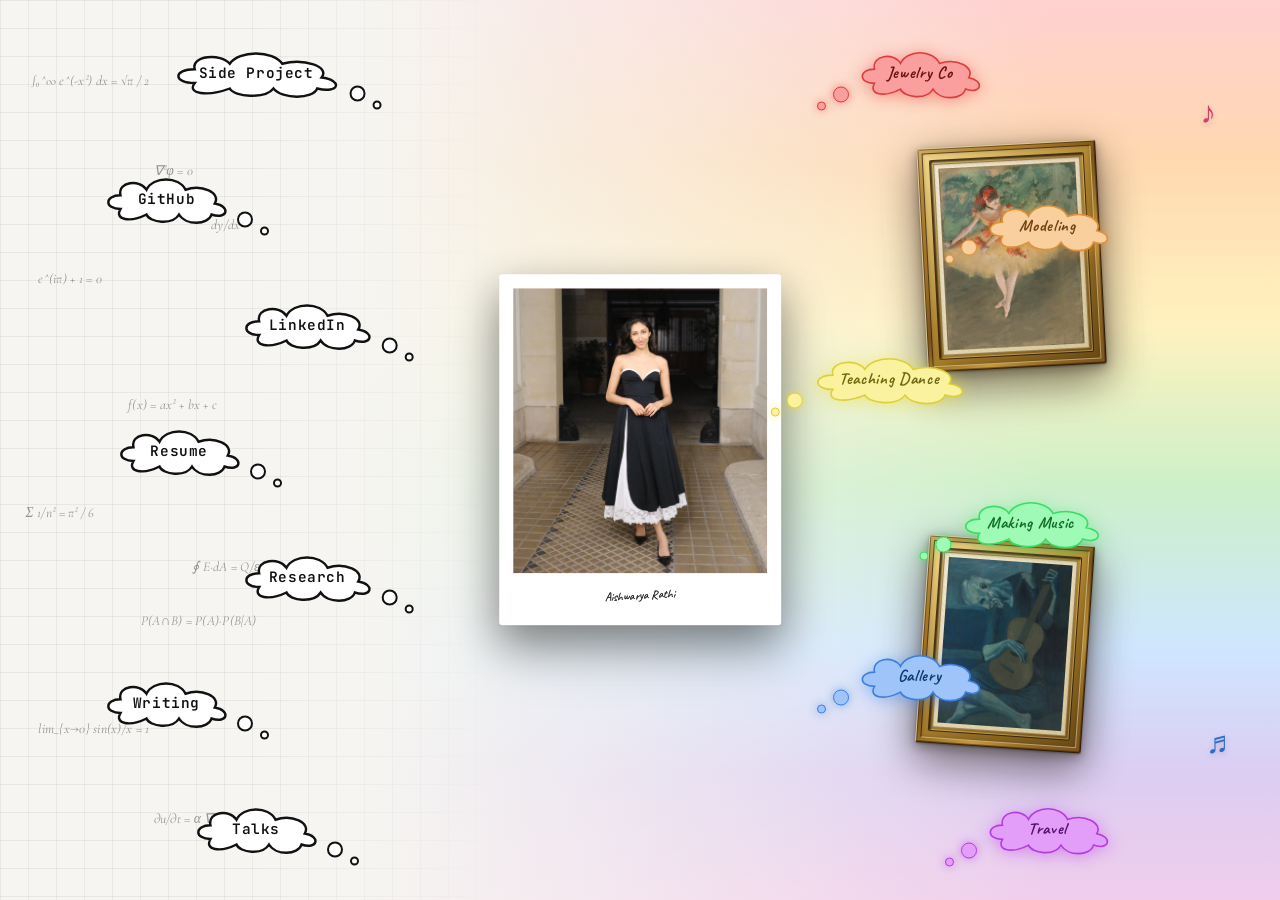
==== commit 9237c5fd: "Replace hard squiggle divider with smooth cream-to-rainbow blend Background is now a cream layer fad" ====
--- a/index.html
+++ b/index.html
@@ -47,37 +47,6 @@
   </svg>
 
   <main class="brain">
-
-    <!-- Background paint: two regions divided by the squiggle -->
-    <svg class="bg-paint" viewBox="0 0 100 100" preserveAspectRatio="none" aria-hidden="true">
-      <!-- Left region (cream) -->
-      <path d="M 0 0 L 50 0
-               C 65 8, 35 17, 50 25
-               C 65 33, 35 42, 50 50
-               C 65 58, 35 67, 50 75
-               C 65 83, 35 92, 50 100
-               L 0 100 Z"
-            fill="#f6f5f1" />
-      <!-- Right region (rainbow) -->
-      <path d="M 50 0
-               C 65 8, 35 17, 50 25
-               C 65 33, 35 42, 50 50
-               C 65 58, 35 67, 50 75
-               C 65 83, 35 92, 50 100
-               L 100 100 L 100 0 Z"
-            fill="url(#right-bg)" />
-      <!-- Squiggle stroke (the visible divide) -->
-      <path d="M 50 0
-               C 65 8, 35 17, 50 25
-               C 65 33, 35 42, 50 50
-               C 65 58, 35 67, 50 75
-               C 65 83, 35 92, 50 100"
-            fill="none"
-            stroke="url(#squiggle-grad)"
-            stroke-width="2.5"
-            vector-effect="non-scaling-stroke"
-            stroke-linecap="round" />
-    </svg>
 
     <!-- LEFT decorations: math, B&W -->
     <section class="side side-left" aria-hidden="true">
--- a/styles.css
+++ b/styles.css
@@ -22,15 +22,22 @@
   width: 100vw;
   height: 100vh;
   overflow: hidden;
-}
-
-/* Background paint covers the full stage */
-.bg-paint {
-  position: absolute;
-  inset: 0;
-  width: 100%;
-  height: 100%;
-  z-index: 0;
+  /* Cream cover (opaque on left, fades to transparent across the middle)
+     layered over a vertical rainbow — page bleeds smoothly into color */
+  background-color: #f6f5f1;
+  background-image:
+    linear-gradient(to right,
+      #f6f5f1 0%,
+      #f6f5f1 28%,
+      rgba(246, 245, 241, 0) 82%),
+    linear-gradient(to bottom,
+      #ffd0d0 0%,
+      #ffd9b0 18%,
+      #fff2bf 36%,
+      #cdf0c9 54%,
+      #cfe6ff 72%,
+      #dccdf2 86%,
+      #f1cdec 100%);
 }
 
 /* ---------------------------------------- SIDES (decoration containers only — no bg) ----- */
@@ -46,13 +53,15 @@
 .side-left  { left: 0; }
 .side-right { right: 0; }
 
-/* Graph paper on left */
+/* Graph paper on left — fades out before reaching the middle */
 .grid-paper {
   position: absolute; inset: 0;
   background-image:
     linear-gradient(to right,  rgba(0,0,0,0.05) 1px, transparent 1px),
     linear-gradient(to bottom, rgba(0,0,0,0.05) 1px, transparent 1px);
   background-size: 28px 28px;
+  -webkit-mask-image: linear-gradient(to right, black 0%, black 40%, transparent 80%);
+          mask-image: linear-gradient(to right, black 0%, black 40%, transparent 80%);
 }
 
 /* Equation labels on left */
